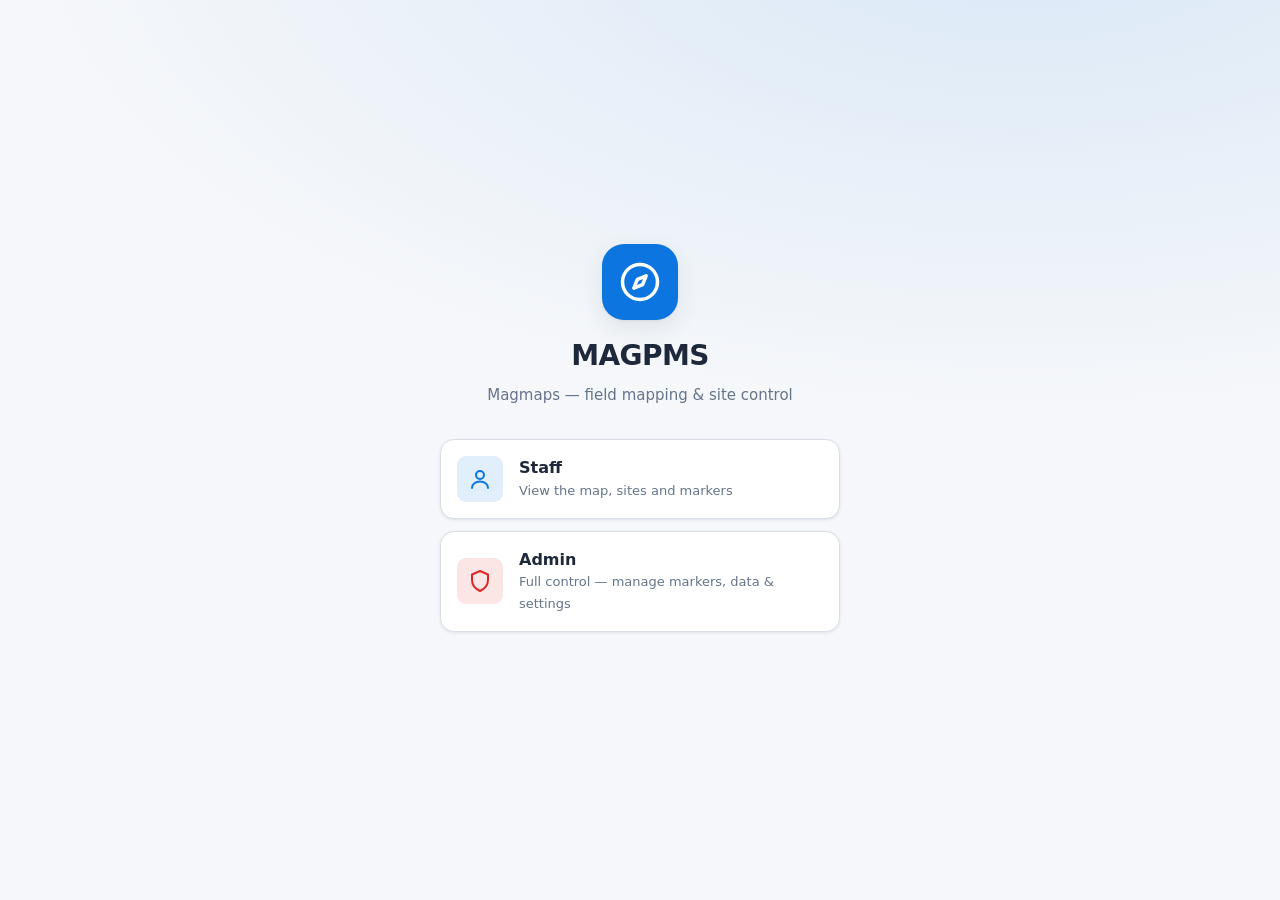
==== app/src/main/assets/admin.html @ 500271c7 "Build Magmaps UI into the app with new design and full control system The app previously loaded a re" ====
<!DOCTYPE html>
<html lang="en" data-theme="auto">
<head>
<meta charset="UTF-8">
<meta name="viewport" content="width=device-width, initial-scale=1, viewport-fit=cover">
<meta name="theme-color" content="#1d4ed8">
<title>MAGPMS — Admin</title>
<link rel="stylesheet" href="css/theme.css">
</head>
<body>

<div class="app">
  <!-- Sidebar (desktop) -->
  <aside class="sidebar">
    <div class="brand"><span data-icon="compass"></span> MAGPMS</div>
    <button class="nav-item active" data-nav="dashboard"><span data-icon="dashboard"></span> Dashboard</button>
    <button class="nav-item" data-nav="map"><span data-icon="map"></span> Map</button>
    <button class="nav-item" data-nav="markers"><span data-icon="pin"></span> Markers</button>
    <button class="nav-item" data-nav="data"><span data-icon="data"></span> Data</button>
    <button class="nav-item" data-nav="settings"><span data-icon="settings"></span> Settings</button>
    <div class="spacer"></div>
    <button class="nav-item" id="btn-logout-side"><span data-icon="logout"></span> Switch role</button>
  </aside>

  <!-- Topbar -->
  <header class="topbar">
    <span class="brand-mini"><span data-icon="compass"></span> MAGPMS</span>
    <div class="topbar-title" id="page-title">Dashboard</div>
    <span class="role-chip admin">Admin</span>
  </header>

  <!-- Main -->
  <main class="app-main">

    <!-- DASHBOARD VIEW -->
    <section class="view active" data-view="dashboard">
      <div class="view-pad">
        <div class="stat-grid" id="stats"></div>
        <div class="card">
          <div class="card-title">Quick actions</div>
          <div class="row" style="flex-wrap:wrap">
            <button class="btn primary" id="qa-add"><span data-icon="plus"></span> Add marker</button>
            <button class="btn" id="qa-map"><span data-icon="map"></span> Open map</button>
            <button class="btn" id="qa-export"><span data-icon="download"></span> Export data</button>
          </div>
        </div>
        <div class="card">
          <div class="card-title">Recent markers</div>
          <div class="list" id="recent-list"></div>
        </div>
      </div>
    </section>

    <!-- MAP VIEW -->
    <section class="view" data-view="map">
      <div class="map-wrap">
        <div id="map"></div>
        <div class="map-fallback hidden" id="map-fallback">
          <span data-icon="offline"></span>
          <h3>Map unavailable</h3>
          <p class="muted">The map needs an internet connection to load.<br>You can still add markers by coordinates from the Markers tab.</p>
          <button class="btn primary" id="btn-map-retry">Retry</button>
        </div>
        <div class="map-fabs">
          <button class="fab" id="fab-layer" aria-label="Switch layer"><span data-icon="layers"></span></button>
          <button class="fab" id="fab-fullscreen" aria-label="Fullscreen"><span data-icon="fullscreen"></span></button>
          <button class="fab" id="fab-locate" aria-label="My location"><span data-icon="locate"></span></button>
          <button class="fab primary" id="fab-add" aria-label="Add marker"><span data-icon="plus"></span></button>
        </div>
      </div>
    </section>

    <!-- MARKERS VIEW -->
    <section class="view" data-view="markers">
      <div class="view-pad">
        <div class="search-row">
          <input class="input" id="search" type="search" placeholder="Search markers…">
          <button class="btn primary" id="btn-add-marker"><span data-icon="plus"></span></button>
        </div>
        <div class="chip-row" id="cat-chips"></div>
        <div class="list" id="marker-list"></div>
      </div>
    </section>

    <!-- DATA VIEW -->
    <section class="view" data-view="data">
      <div class="view-pad">
        <div class="card">
          <div class="card-title">Categories</div>
          <div class="list" id="cat-list"></div>
          <div class="row mt-4">
            <input class="input grow" id="new-cat-name" placeholder="New category name">
            <input type="color" id="new-cat-color" value="#2563eb" style="width:46px;height:42px;border:1px solid var(--border);border-radius:9px;background:var(--surface);padding:4px">
            <button class="btn primary" id="btn-add-cat"><span data-icon="plus"></span></button>
          </div>
        </div>
        <div class="card">
          <div class="card-title">Backup &amp; restore</div>
          <p class="muted">Export all markers and categories as a JSON file, or import a previous export. Import merges — existing items are kept.</p>
          <div class="row mt-4" style="flex-wrap:wrap">
            <button class="btn primary" id="btn-export"><span data-icon="download"></span> Export JSON</button>
            <button class="btn" id="btn-import"><span data-icon="upload"></span> Import JSON</button>
            <input type="file" id="import-file" accept=".json,application/json" class="hidden">
          </div>
        </div>
        <div class="card">
          <div class="card-title">Danger zone</div>
          <p class="muted">Remove all markers and categories from this device. This cannot be undone.</p>
          <button class="btn danger mt-4" id="btn-clear"><span data-icon="trash"></span> Clear all data</button>
        </div>
      </div>
    </section>

    <!-- SETTINGS VIEW -->
    <section class="view" data-view="settings">
      <div class="view-pad">
        <div class="card">
          <div class="card-title">Appearance</div>
          <div class="setting-row">
            <div class="sr-main"><div class="sr-title">Theme</div><div class="sr-sub">Light, dark or follow system</div></div>
            <div class="segmented" id="seg-theme">
              <button data-value="light">Light</button>
              <button data-value="auto">Auto</button>
              <button data-value="dark">Dark</button>
            </div>
          </div>
          <div class="setting-row">
            <div class="sr-main"><div class="sr-title">Map layer</div><div class="sr-sub">Default base map</div></div>
            <div class="segmented" id="seg-layer">
              <button data-value="street">Street</button>
              <button data-value="satellite">Satellite</button>
            </div>
          </div>
          <div class="setting-row">
            <div class="sr-main"><div class="sr-title">Units</div><div class="sr-sub">Distances on the map</div></div>
            <div class="segmented" id="seg-units">
              <button data-value="metric">Metric</button>
              <button data-value="imperial">Imperial</button>
            </div>
          </div>
        </div>
        <div class="card">
          <div class="card-title">Security</div>
          <div class="setting-row">
            <div class="sr-main"><div class="sr-title">Admin PIN</div><div class="sr-sub">Required to open the Admin area</div></div>
            <button class="btn sm" id="btn-change-pin">Change PIN</button>
          </div>
        </div>
        <div class="card">
          <div class="card-title">Session</div>
          <button class="btn block" id="btn-logout"><span data-icon="logout"></span> Switch role</button>
        </div>
      </div>
    </section>
  </main>

  <!-- Bottom nav (mobile) -->
  <nav class="bottom-nav">
    <button class="nav-item active" data-nav="dashboard"><span data-icon="dashboard"></span> Home</button>
    <button class="nav-item" data-nav="map"><span data-icon="map"></span> Map</button>
    <button class="nav-item" data-nav="markers"><span data-icon="pin"></span> Markers</button>
    <button class="nav-item" data-nav="data"><span data-icon="data"></span> Data</button>
    <button class="nav-item" data-nav="settings"><span data-icon="settings"></span> Settings</button>
  </nav>
</div>

<!-- Marker add/edit modal -->
<div class="modal-backdrop" id="modal-marker">
  <div class="modal">
    <div class="modal-head">
      <h3 id="mk-title">Add marker</h3>
      <button class="icon-btn" data-close aria-label="Close"><span data-icon="close"></span></button>
    </div>
    <div class="field">
      <label for="mk-name">Name</label>
      <input class="input" id="mk-name" placeholder="e.g. Site C">
    </div>
    <div class="field">
      <label for="mk-cat">Category</label>
      <select class="input" id="mk-cat"></select>
    </div>
    <div class="field-row">
      <div class="field">
        <label for="mk-lat">Latitude</label>
        <input class="input" id="mk-lat" type="number" step="any" placeholder="9.0192">
      </div>
      <div class="field">
        <label for="mk-lng">Longitude</label>
        <input class="input" id="mk-lng" type="number" step="any" placeholder="38.7525">
      </div>
    </div>
    <div class="field">
      <label for="mk-notes">Notes</label>
      <textarea class="input" id="mk-notes" placeholder="Optional notes"></textarea>
    </div>
    <div class="modal-actions">
      <button class="btn" data-close>Cancel</button>
      <button class="btn primary" id="btn-save-marker">Save</button>
    </div>
  </div>
</div>

<!-- PIN change modal -->
<div class="modal-backdrop" id="modal-pin">
  <div class="modal">
    <div class="modal-head">
      <h3>Change admin PIN</h3>
      <button class="icon-btn" data-close aria-label="Close"><span data-icon="close"></span></button>
    </div>
    <div class="field">
      <label for="pin-current">Current PIN</label>
      <input class="input" id="pin-current" type="password" inputmode="numeric" maxlength="8" autocomplete="off">
    </div>
    <div class="field">
      <label for="pin-new">New PIN (4–8 digits)</label>
      <input class="input" id="pin-new" type="password" inputmode="numeric" maxlength="8" autocomplete="off">
    </div>
    <div class="modal-actions">
      <button class="btn" data-close>Cancel</button>
      <button class="btn primary" id="btn-save-pin">Save PIN</button>
    </div>
  </div>
</div>

<script src="js/store.js"></script>
<script src="js/app.js"></script>
<script src="js/map.js"></script>
<script>
(function () {
  if (!App.requireRole("admin")) return;
  App.renderIcons();
  App.applyTheme();

  var TITLES = { dashboard: "Dashboard", map: "Map", markers: "Markers", data: "Data", settings: "Settings" };
  document.addEventListener("viewchange", function (e) {
    document.getElementById("page-title").textContent = TITLES[e.detail.view] || "MAGPMS";
    if (e.detail.view === "dashboard") renderDashboard();
    if (e.detail.view === "data") renderCategories();
  });

  var activeCat = null;
  var editId = null;   // null = adding

  /* ---------- marker modal ---------- */
  function fillCatSelect(selected) {
    var sel = document.getElementById("mk-cat");
    sel.innerHTML = Store.getCategories().map(function (c) {
      return '<option value="' + c.id + '"' + (c.id === selected ? " selected" : "") + ">" + App.escapeHtml(c.name) + "</option>";
    }).join("");
  }

  function openMarkerModal(id, presetLat, presetLng) {
    editId = id || null;
    var m = id ? Store.getMarker(id) : null;
    document.getElementById("mk-title").textContent = m ? "Edit marker" : "Add marker";
    document.getElementById("mk-name").value = m ? m.name : "";
    document.getElementById("mk-lat").value = m ? m.lat : (presetLat !== undefined ? presetLat.toFixed(6) : "");
    document.getElementById("mk-lng").value = m ? m.lng : (presetLng !== undefined ? presetLng.toFixed(6) : "");
    document.getElementById("mk-notes").value = m ? m.notes : "";
    fillCatSelect(m ? m.category : Store.getCategories()[0].id);
    App.openModal("modal-marker");
  }

  document.getElementById("btn-save-marker").addEventListener("click", function () {
    var name = document.getElementById("mk-name").value.trim();
    var lat = parseFloat(document.getElementById("mk-lat").value);
    var lng = parseFloat(document.getElementById("mk-lng").value);
    if (!name) { App.toast("Name is required", "danger"); return; }
    if (isNaN(lat) || lat < -90 || lat > 90) { App.toast("Latitude must be −90…90", "danger"); return; }
    if (isNaN(lng) || lng < -180 || lng > 180) { App.toast("Longitude must be −180…180", "danger"); return; }
    var payload = {
      name: name,
      category: document.getElementById("mk-cat").value,
      lat: lat, lng: lng,
      notes: document.getElementById("mk-notes").value
    };
    if (editId) { Store.updateMarker(editId, payload); App.toast("Marker updated"); }
    else { Store.addMarker(payload); App.toast("Marker added"); }
    App.closeModal("modal-marker");
    refreshAll();
  });

  /* ---------- markers list ---------- */
  function renderChips() {
    var host = document.getElementById("cat-chips");
    var html = '<button class="chip' + (activeCat === null ? " active" : "") + '" data-cat="">All</button>';
    Store.getCategories().forEach(function (c) {
      html += '<button class="chip' + (activeCat === c.id ? " active" : "") + '" data-cat="' + c.id + '">' +
        '<span class="dot" style="background:' + c.color + '"></span>' + App.escapeHtml(c.name) + "</button>";
    });
    host.innerHTML = html;
    host.querySelectorAll(".chip").forEach(function (ch) {
      ch.addEventListener("click", function () {
        activeCat = ch.getAttribute("data-cat") || null;
        renderChips(); renderList();
      });
    });
  }

  function renderList() {
    var q = document.getElementById("search").value.trim().toLowerCase();
    var host = document.getElementById("marker-list");
    var items = Store.getMarkers().filter(function (m) {
      if (activeCat && m.category !== activeCat) return false;
      if (q && m.name.toLowerCase().indexOf(q) < 0 && (m.notes || "").toLowerCase().indexOf(q) < 0) return false;
      return true;
    });
    if (!items.length) {
      host.innerHTML = '<div class="empty">' + App.icon("pin") + "<p>No markers found</p></div>";
      return;
    }
    host.innerHTML = items.map(function (m) {
      var cat = Store.getCategory(m.category);
      return '<div class="list-item" data-id="' + m.id + '">' +
        '<span class="cat-dot" style="background:' + cat.color + '"></span>' +
        '<span class="li-main"><span class="li-title">' + App.escapeHtml(m.name) + "</span><br>" +
        '<span class="li-sub">' + App.escapeHtml(cat.name) + " · " + App.fmtCoord(m.lat) + ", " + App.fmtCoord(m.lng) + "</span></span>" +
        '<span class="li-actions">' +
        '<button class="icon-btn" data-act="show" aria-label="Show on map">' + App.icon("map") + "</button>" +
        '<button class="icon-btn" data-act="edit" aria-label="Edit">' + App.icon("edit") + "</button>" +
        '<button class="icon-btn" data-act="del" aria-label="Delete">' + App.icon("trash") + "</button>" +
        "</span></div>";
    }).join("");
    host.querySelectorAll(".list-item").forEach(function (el) {
      var id = el.getAttribute("data-id");
      el.querySelector('[data-act="show"]').addEventListener("click", function (e) {
        e.stopPropagation();
        var m = Store.getMarker(id);
        App.switchView("map");
        if (!MagMap.focus(m.lat, m.lng)) App.toast("Map is offline", "danger");
      });
      el.querySelector('[data-act="edit"]').addEventListener("click", function (e) {
        e.stopPropagation(); openMarkerModal(id);
      });
      el.querySelector('[data-act="del"]').addEventListener("click", function (e) {
        e.stopPropagation();
        var m = Store.getMarker(id);
        App.confirmDialog("Delete marker", 'Delete "' + m.name + '"? This cannot be undone.', function () {
          Store.deleteMarker(id);
          App.toast("Marker deleted");
          refreshAll();
        });
      });
    });
  }

  /* ---------- dashboard ---------- */
  function renderDashboard() {
    var markers = Store.getMarkers();
    var cats = Store.getCategories();
    var html = '<div class="stat"><div class="stat-value">' + markers.length + '</div><div class="stat-label">Total markers</div></div>';
    cats.forEach(function (c) {
      var n = markers.filter(function (m) { return m.category === c.id; }).length;
      html += '<div class="stat"><div class="stat-value"><span class="dot" style="background:' + c.color + '"></span>' + n + "</div>" +
        '<div class="stat-label">' + App.escapeHtml(c.name) + "</div></div>";
    });
    document.getElementById("stats").innerHTML = html;

    var recent = markers.slice().sort(function (a, b) { return b.createdAt - a.createdAt; }).slice(0, 5);
    var rl = document.getElementById("recent-list");
    if (!recent.length) {
      rl.innerHTML = '<div class="empty">' + App.icon("pin") + "<p>No markers yet — add your first one</p></div>";
    } else {
      rl.innerHTML = recent.map(function (m) {
        var cat = Store.getCategory(m.category);
        return '<div class="list-item" data-id="' + m.id + '">' +
          '<span class="cat-dot" style="background:' + cat.color + '"></span>' +
          '<span class="li-main"><span class="li-title">' + App.escapeHtml(m.name) + "</span><br>" +
          '<span class="li-sub">' + App.escapeHtml(cat.name) + " · " + new Date(m.createdAt).toLocaleDateString() + "</span></span></div>";
      }).join("");
      rl.querySelectorAll(".list-item").forEach(function (el) {
        el.addEventListener("click", function () { openMarkerModal(el.getAttribute("data-id")); });
      });
    }
  }

  /* ---------- categories ---------- */
  function renderCategories() {
    var host = document.getElementById("cat-list");
    host.innerHTML = Store.getCategories().map(function (c) {
      return '<div class="list-item" style="cursor:default" data-id="' + c.id + '">' +
        '<span class="cat-dot" style="background:' + c.color + '"></span>' +
        '<span class="li-main"><span class="li-title">' + App.escapeHtml(c.name) + "</span></span>" +
        '<span class="li-actions"><button class="icon-btn" data-act="del" aria-label="Delete">' + App.icon("trash") + "</button></span></div>";
    }).join("");
    host.querySelectorAll('[data-act="del"]').forEach(function (b) {
      b.addEventListener("click", function () {
        var id = b.closest(".list-item").getAttribute("data-id");
        App.confirmDialog("Delete category", "Markers in this category will move to \"Other\".", function () {
          Store.deleteCategory(id);
          App.toast("Category deleted");
          refreshAll(); renderCategories();
        });
      });
    });
  }

  document.getElementById("btn-add-cat").addEventListener("click", function () {
    var name = document.getElementById("new-cat-name").value.trim();
    if (!name) { App.toast("Category name required", "danger"); return; }
    Store.addCategory(name, document.getElementById("new-cat-color").value);
    document.getElementById("new-cat-name").value = "";
    App.toast("Category added");
    renderCategories(); renderChips();
  });

  /* ---------- data controls ---------- */
  function doExport() {
    App.downloadText("magpms-export-" + new Date().toISOString().slice(0, 10) + ".json", Store.exportJSON());
    App.toast("Export downloaded");
  }
  document.getElementById("btn-export").addEventListener("click", doExport);
  document.getElementById("qa-export").addEventListener("click", doExport);

  document.getElementById("btn-import").addEventListener("click", function () {
    document.getElementById("import-file").click();
  });
  document.getElementById("import-file").addEventListener("change", function () {
    var f = this.files[0];
    if (!f) return;
    var reader = new FileReader();
    reader.onload = function () {
      try {
        var added = Store.importJSON(reader.result);
        App.toast("Imported " + added + " marker" + (added === 1 ? "" : "s"));
        refreshAll(); renderCategories();
      } catch (err) {
        App.toast("Import failed: " + err.message, "danger");
      }
    };
    reader.readAsText(f);
    this.value = "";
  });

  document.getElementById("btn-clear").addEventListener("click", function () {
    App.confirmDialog("Clear all data", "All markers and categories on this device will be permanently removed.", function () {
      Store.clearAll();
      App.toast("All data cleared");
      refreshAll(); renderCategories();
    });
  });

  /* ---------- wiring ---------- */
  function refreshAll() {
    renderChips(); renderList(); renderDashboard();
    if (MagMap.isReady()) MagMap.render();
  }

  document.getElementById("search").addEventListener("input", renderList);
  document.getElementById("btn-add-marker").addEventListener("click", function () { openMarkerModal(null); });
  document.getElementById("qa-add").addEventListener("click", function () { openMarkerModal(null); });
  document.getElementById("qa-map").addEventListener("click", function () { App.switchView("map"); });
  document.getElementById("btn-logout-side").addEventListener("click", function () {
    Store.clearRole();
    location.href = "index.html";
  });

  App.initSettingsPanel({ admin: true });
  refreshAll();
  MagMap.init({
    onMarkerClick: function (id) { openMarkerModal(id); },
    onMapClick: function (lat, lng) { openMarkerModal(null, lat, lng); }
  });
})();
</script>
</body>
</html>
---- app/src/main/assets/css/theme.css ----
/* ==========================================================================
   MAGPMS / Magmaps design system
   Single stylesheet, themed with CSS custom properties.
   Themes: light (default), dark — switched via [data-theme] on <html>,
   with "auto" following prefers-color-scheme.
   ========================================================================== */

:root {
  /* Brand */
  --brand-h: 210;
  --brand: hsl(var(--brand-h) 90% 46%);
  --brand-strong: hsl(var(--brand-h) 90% 38%);
  --brand-soft: hsl(var(--brand-h) 90% 46% / 0.12);
  --accent: hsl(160 84% 39%);
  --danger: hsl(0 72% 51%);
  --danger-soft: hsl(0 72% 51% / 0.12);
  --warning: hsl(38 92% 50%);

  /* Surfaces (light) */
  --bg: hsl(216 33% 97%);
  --surface: #ffffff;
  --surface-2: hsl(216 33% 94%);
  --border: hsl(215 25% 88%);
  --text: hsl(217 33% 17%);
  --text-dim: hsl(215 16% 47%);
  --text-inverse: #ffffff;
  --overlay: hsl(217 33% 17% / 0.45);
  --shadow: 0 1px 2px hsl(217 33% 17% / 0.06), 0 8px 24px hsl(217 33% 17% / 0.09);
  --shadow-sm: 0 1px 3px hsl(217 33% 17% / 0.10);

  /* Geometry */
  --radius: 14px;
  --radius-sm: 9px;
  --radius-full: 999px;
  --space-1: 4px;
  --space-2: 8px;
  --space-3: 12px;
  --space-4: 16px;
  --space-5: 24px;
  --space-6: 32px;

  --sidebar-w: 232px;
  --topbar-h: 56px;
  --bottomnav-h: 60px;

  --font: system-ui, -apple-system, "Segoe UI", Roboto, "Helvetica Neue", sans-serif;
}

/* Dark palette */
[data-theme="dark"] {
  --bg: hsl(220 26% 9%);
  --surface: hsl(219 24% 13%);
  --surface-2: hsl(219 22% 18%);
  --border: hsl(218 18% 24%);
  --text: hsl(214 30% 92%);
  --text-dim: hsl(215 14% 62%);
  --overlay: hsl(220 40% 3% / 0.6);
  --brand: hsl(var(--brand-h) 90% 58%);
  --brand-strong: hsl(var(--brand-h) 90% 50%);
  --brand-soft: hsl(var(--brand-h) 90% 58% / 0.16);
  --shadow: 0 1px 2px hsl(0 0% 0% / 0.3), 0 8px 24px hsl(0 0% 0% / 0.4);
  --shadow-sm: 0 1px 3px hsl(0 0% 0% / 0.35);
}

@media (prefers-color-scheme: dark) {
  [data-theme="auto"] {
    --bg: hsl(220 26% 9%);
    --surface: hsl(219 24% 13%);
    --surface-2: hsl(219 22% 18%);
    --border: hsl(218 18% 24%);
    --text: hsl(214 30% 92%);
    --text-dim: hsl(215 14% 62%);
    --overlay: hsl(220 40% 3% / 0.6);
    --brand: hsl(var(--brand-h) 90% 58%);
    --brand-strong: hsl(var(--brand-h) 90% 50%);
    --brand-soft: hsl(var(--brand-h) 90% 58% / 0.16);
    --shadow: 0 1px 2px hsl(0 0% 0% / 0.3), 0 8px 24px hsl(0 0% 0% / 0.4);
    --shadow-sm: 0 1px 3px hsl(0 0% 0% / 0.35);
  }
}

/* ==== Reset / base ==== */
*, *::before, *::after { box-sizing: border-box; }
html, body { height: 100%; }
body {
  margin: 0;
  font-family: var(--font);
  font-size: 15px;
  line-height: 1.45;
  color: var(--text);
  background: var(--bg);
  -webkit-tap-highlight-color: transparent;
}
h1, h2, h3, h4 { margin: 0; font-weight: 700; }
p { margin: 0; }
button { font: inherit; color: inherit; }
input, select, textarea { font: inherit; color: inherit; }
a { color: var(--brand); text-decoration: none; }
img { max-width: 100%; }
::selection { background: var(--brand-soft); }

/* ==== App shell layout ==== */
.app {
  display: grid;
  grid-template-rows: var(--topbar-h) 1fr;
  grid-template-columns: 1fr;
  height: 100dvh;
  overflow: hidden;
}
.app-main {
  position: relative;
  overflow-y: auto;
  overscroll-behavior: contain;
  padding-bottom: calc(var(--bottomnav-h) + env(safe-area-inset-bottom));
}
.app-main.is-map { overflow: hidden; padding-bottom: 0; }

/* Desktop: sidebar layout */
@media (min-width: 900px) {
  .app {
    grid-template-columns: var(--sidebar-w) 1fr;
    grid-template-rows: var(--topbar-h) 1fr;
    grid-template-areas:
      "sidebar topbar"
      "sidebar main";
  }
  .topbar { grid-area: topbar; }
  .sidebar { grid-area: sidebar; }
  .app-main { grid-area: main; padding-bottom: 0; }
}

/* ==== Topbar ==== */
.topbar {
  display: flex;
  align-items: center;
  gap: var(--space-3);
  padding: 0 var(--space-4);
  background: var(--surface);
  border-bottom: 1px solid var(--border);
  z-index: 30;
}
.topbar-title { font-size: 17px; font-weight: 700; flex: 1; min-width: 0; white-space: nowrap; overflow: hidden; text-overflow: ellipsis; }
.topbar .brand-mini { display: flex; align-items: center; gap: var(--space-2); font-weight: 800; color: var(--brand); }
@media (min-width: 900px) { .topbar .brand-mini { display: none; } }

.role-chip {
  font-size: 12px;
  font-weight: 700;
  letter-spacing: 0.04em;
  text-transform: uppercase;
  padding: 3px 10px;
  border-radius: var(--radius-full);
  background: var(--brand-soft);
  color: var(--brand);
}
.role-chip.admin { background: var(--danger-soft); color: var(--danger); }

/* ==== Sidebar (desktop) ==== */
.sidebar {
  display: none;
  flex-direction: column;
  background: var(--surface);
  border-right: 1px solid var(--border);
  padding: var(--space-4) var(--space-3);
  gap: var(--space-1);
  z-index: 31;
}
.sidebar .brand {
  display: flex;
  align-items: center;
  gap: var(--space-2);
  font-size: 18px;
  font-weight: 800;
  color: var(--brand);
  padding: var(--space-2) var(--space-3) var(--space-5);
}
.nav-item {
  display: flex;
  align-items: center;
  gap: var(--space-3);
  padding: 10px var(--space-3);
  border: 0;
  border-radius: var(--radius-sm);
  background: transparent;
  color: var(--text-dim);
  font-weight: 600;
  cursor: pointer;
  text-align: left;
  width: 100%;
}
.nav-item:hover { background: var(--surface-2); color: var(--text); }
.nav-item.active { background: var(--brand-soft); color: var(--brand); }
.nav-item .icon { width: 20px; height: 20px; flex: none; }
.sidebar .spacer { flex: 1; }
@media (min-width: 900px) { .sidebar { display: flex; } }

/* ==== Bottom nav (mobile) ==== */
.bottom-nav {
  position: fixed;
  left: 0; right: 0; bottom: 0;
  height: calc(var(--bottomnav-h) + env(safe-area-inset-bottom));
  padding-bottom: env(safe-area-inset-bottom);
  display: flex;
  background: var(--surface);
  border-top: 1px solid var(--border);
  z-index: 30;
}
.bottom-nav .nav-item {
  flex: 1;
  flex-direction: column;
  gap: 2px;
  justify-content: center;
  align-items: center;
  font-size: 11px;
  font-weight: 600;
  border-radius: 0;
  padding: 6px 0;
}
.bottom-nav .nav-item.active { background: transparent; }
@media (min-width: 900px) { .bottom-nav { display: none; } }

/* ==== Views (tab sections) ==== */
.view { display: none; }
.view.active { display: block; }
.view-pad { padding: var(--space-4); max-width: 980px; margin: 0 auto; }
@media (min-width: 900px) { .view-pad { padding: var(--space-5); } }

/* ==== Map view ==== */
.map-wrap { position: absolute; inset: 0; }
#map { position: absolute; inset: 0; z-index: 1; background: var(--surface-2); }

.map-fallback {
  position: absolute;
  inset: 0;
  z-index: 2;
  display: flex;
  flex-direction: column;
  align-items: center;
  justify-content: center;
  gap: var(--space-3);
  text-align: center;
  padding: var(--space-5);
  background: var(--bg);
}
.map-fallback .icon { width: 48px; height: 48px; color: var(--text-dim); }

/* Floating map controls */
.map-fabs {
  position: absolute;
  right: var(--space-3);
  bottom: calc(var(--bottomnav-h) + var(--space-4));
  z-index: 5;
  display: flex;
  flex-direction: column;
  gap: var(--space-2);
}
@media (min-width: 900px) { .map-fabs { bottom: var(--space-5); } }
.fab {
  width: 44px; height: 44px;
  border-radius: var(--radius-full);
  border: 1px solid var(--border);
  background: var(--surface);
  color: var(--text);
  box-shadow: var(--shadow-sm);
  display: flex; align-items: center; justify-content: center;
  cursor: pointer;
}
.fab:active { transform: scale(0.94); }
.fab.primary { background: var(--brand); border-color: var(--brand); color: var(--text-inverse); }
.fab .icon { width: 22px; height: 22px; }

/* Leaflet skin to match theme */
.leaflet-container { font-family: var(--font); }
.leaflet-bar a, .leaflet-bar a:hover {
  background: var(--surface);
  color: var(--text);
  border-bottom-color: var(--border);
}
.leaflet-control-layers {
  background: var(--surface);
  color: var(--text);
  border-radius: var(--radius-sm);
  box-shadow: var(--shadow-sm);
  border: 1px solid var(--border);
}
.leaflet-popup-content-wrapper, .leaflet-popup-tip {
  background: var(--surface);
  color: var(--text);
  box-shadow: var(--shadow);
}

/* ==== Cards / stats ==== */
.card {
  background: var(--surface);
  border: 1px solid var(--border);
  border-radius: var(--radius);
  padding: var(--space-4);
  box-shadow: var(--shadow-sm);
}
.card + .card { margin-top: var(--space-4); }
.card-title { font-size: 13px; font-weight: 700; text-transform: uppercase; letter-spacing: 0.05em; color: var(--text-dim); margin-bottom: var(--space-3); }

.stat-grid {
  display: grid;
  grid-template-columns: repeat(auto-fill, minmax(140px, 1fr));
  gap: var(--space-3);
  margin-bottom: var(--space-4);
}
.stat {
  background: var(--surface);
  border: 1px solid var(--border);
  border-radius: var(--radius);
  padding: var(--space-4);
}
.stat .stat-value { font-size: 26px; font-weight: 800; line-height: 1.1; }
.stat .stat-label { font-size: 12px; font-weight: 600; color: var(--text-dim); margin-top: 2px; }
.stat .dot { display: inline-block; width: 10px; height: 10px; border-radius: 50%; margin-right: 6px; }

/* ==== Buttons ==== */
.btn {
  display: inline-flex;
  align-items: center;
  justify-content: center;
  gap: var(--space-2);
  padding: 10px 16px;
  border-radius: var(--radius-sm);
  border: 1px solid var(--border);
  background: var(--surface);
  font-weight: 700;
  cursor: pointer;
  transition: filter 0.15s;
}
.btn:hover { filter: brightness(0.97); }
.btn:active { transform: translateY(1px); }
.btn .icon { width: 18px; height: 18px; }
.btn.primary { background: var(--brand); border-color: var(--brand); color: var(--text-inverse); }
.btn.primary:hover { background: var(--brand-strong); }
.btn.danger { background: var(--danger); border-color: var(--danger); color: var(--text-inverse); }
.btn.ghost { background: transparent; }
.btn.sm { padding: 6px 10px; font-size: 13px; border-radius: 8px; }
.btn.block { width: 100%; }
.btn:disabled { opacity: 0.5; cursor: not-allowed; }

.icon-btn {
  width: 38px; height: 38px;
  display: inline-flex; align-items: center; justify-content: center;
  border-radius: var(--radius-sm);
  border: 0;
  background: transparent;
  color: var(--text-dim);
  cursor: pointer;
}
.icon-btn:hover { background: var(--surface-2); color: var(--text); }
.icon-btn .icon { width: 21px; height: 21px; }

/* ==== Forms ==== */
.field { margin-bottom: var(--space-4); }
.field label { display: block; font-size: 13px; font-weight: 700; margin-bottom: 6px; color: var(--text-dim); }
.input, select.input, textarea.input {
  width: 100%;
  padding: 10px 12px;
  border-radius: var(--radius-sm);
  border: 1px solid var(--border);
  background: var(--surface);
  outline: none;
}
.input:focus { border-color: var(--brand); box-shadow: 0 0 0 3px var(--brand-soft); }
textarea.input { resize: vertical; min-height: 72px; }
.field-row { display: flex; gap: var(--space-3); }
.field-row .field { flex: 1; }

/* Segmented control */
.segmented {
  display: flex;
  background: var(--surface-2);
  border-radius: var(--radius-sm);
  padding: 3px;
  gap: 3px;
}
.segmented button {
  flex: 1;
  border: 0;
  padding: 8px 10px;
  border-radius: 7px;
  background: transparent;
  font-weight: 700;
  font-size: 13px;
  color: var(--text-dim);
  cursor: pointer;
}
.segmented button.active { background: var(--surface); color: var(--text); box-shadow: var(--shadow-sm); }

/* Search */
.search-row { display: flex; gap: var(--space-2); margin-bottom: var(--space-3); }
.search-row .input { flex: 1; }

/* ==== Lists ==== */
.list { display: flex; flex-direction: column; gap: var(--space-2); }
.list-item {
  display: flex;
  align-items: center;
  gap: var(--space-3);
  padding: var(--space-3) var(--space-4);
  background: var(--surface);
  border: 1px solid var(--border);
  border-radius: var(--radius);
  cursor: pointer;
}
.list-item:hover { border-color: var(--brand); }
.list-item .cat-dot { width: 12px; height: 12px; border-radius: 50%; flex: none; }
.list-item .li-main { flex: 1; min-width: 0; }
.list-item .li-title { font-weight: 700; white-space: nowrap; overflow: hidden; text-overflow: ellipsis; }
.list-item .li-sub { font-size: 12.5px; color: var(--text-dim); white-space: nowrap; overflow: hidden; text-overflow: ellipsis; }
.list-item .li-actions { display: flex; gap: var(--space-1); flex: none; }

.empty {
  text-align: center;
  color: var(--text-dim);
  padding: var(--space-6) var(--space-4);
}
.empty .icon { width: 40px; height: 40px; margin-bottom: var(--space-2); }

/* Category chips */
.chip-row { display: flex; gap: var(--space-2); flex-wrap: wrap; margin-bottom: var(--space-3); }
.chip {
  border: 1px solid var(--border);
  background: var(--surface);
  border-radius: var(--radius-full);
  padding: 5px 12px;
  font-size: 13px;
  font-weight: 600;
  color: var(--text-dim);
  cursor: pointer;
  display: inline-flex;
  align-items: center;
  gap: 6px;
}
.chip .dot { width: 9px; height: 9px; border-radius: 50%; }
.chip.active { background: var(--brand-soft); border-color: var(--brand); color: var(--brand); }

/* ==== Modal / sheet ==== */
.modal-backdrop {
  position: fixed;
  inset: 0;
  background: var(--overlay);
  z-index: 50;
  display: none;
  align-items: flex-end;
  justify-content: center;
}
.modal-backdrop.open { display: flex; }
.modal {
  background: var(--surface);
  width: 100%;
  max-height: 88dvh;
  overflow-y: auto;
  border-radius: var(--radius) var(--radius) 0 0;
  padding: var(--space-4) var(--space-4) calc(var(--space-5) + env(safe-area-inset-bottom));
  animation: sheet-in 0.22s ease;
}
@media (min-width: 640px) {
  .modal-backdrop { align-items: center; padding: var(--space-5); }
  .modal { max-width: 460px; border-radius: var(--radius); padding: var(--space-5); }
}
@keyframes sheet-in { from { transform: translateY(24px); opacity: 0.6; } to { transform: none; opacity: 1; } }
.modal-head { display: flex; align-items: center; margin-bottom: var(--space-4); }
.modal-head h3 { flex: 1; font-size: 17px; }
.modal-actions { display: flex; gap: var(--space-3); margin-top: var(--space-4); }
.modal-actions .btn { flex: 1; }

/* ==== Toast ==== */
.toast-host {
  position: fixed;
  left: 50%;
  bottom: calc(var(--bottomnav-h) + var(--space-4) + env(safe-area-inset-bottom));
  transform: translateX(-50%);
  z-index: 80;
  display: flex;
  flex-direction: column;
  gap: var(--space-2);
  align-items: center;
  pointer-events: none;
}
@media (min-width: 900px) { .toast-host { bottom: var(--space-5); } }
.toast {
  background: var(--text);
  color: var(--bg);
  padding: 10px 18px;
  border-radius: var(--radius-full);
  font-weight: 600;
  font-size: 14px;
  box-shadow: var(--shadow);
  animation: sheet-in 0.2s ease;
  max-width: 90vw;
}
.toast.danger { background: var(--danger); color: #fff; }

/* ==== Settings rows ==== */
.setting-row {
  display: flex;
  align-items: center;
  gap: var(--space-3);
  padding: var(--space-3) 0;
  border-bottom: 1px solid var(--border);
}
.setting-row:last-child { border-bottom: 0; }
.setting-row .sr-main { flex: 1; }
.setting-row .sr-title { font-weight: 700; }
.setting-row .sr-sub { font-size: 12.5px; color: var(--text-dim); }
.setting-row .segmented { min-width: 190px; }

/* ==== Entry / login page ==== */
.entry {
  min-height: 100dvh;
  display: flex;
  flex-direction: column;
  align-items: center;
  justify-content: center;
  padding: var(--space-5);
  background:
    radial-gradient(1000px 500px at 80% -10%, var(--brand-soft), transparent),
    var(--bg);
}
.entry-card { width: 100%; max-width: 400px; text-align: center; }
.entry-logo {
  width: 76px; height: 76px;
  margin: 0 auto var(--space-4);
  border-radius: 22px;
  background: var(--brand);
  color: #fff;
  display: flex; align-items: center; justify-content: center;
  box-shadow: var(--shadow);
}
.entry-logo .icon { width: 42px; height: 42px; }
.entry h1 { font-size: 28px; letter-spacing: -0.02em; }
.entry .tagline { color: var(--text-dim); margin: var(--space-2) 0 var(--space-6); }
.role-cards { display: flex; flex-direction: column; gap: var(--space-3); }
.role-card {
  display: flex;
  align-items: center;
  gap: var(--space-4);
  text-align: left;
  padding: var(--space-4);
  border-radius: var(--radius);
  border: 1px solid var(--border);
  background: var(--surface);
  cursor: pointer;
  box-shadow: var(--shadow-sm);
  transition: transform 0.12s, border-color 0.12s;
}
.role-card:hover { transform: translateY(-2px); border-color: var(--brand); }
.role-card .rc-icon {
  width: 46px; height: 46px; flex: none;
  border-radius: var(--radius-sm);
  display: flex; align-items: center; justify-content: center;
  background: var(--brand-soft); color: var(--brand);
}
.role-card.admin .rc-icon { background: var(--danger-soft); color: var(--danger); }
.role-card .rc-icon .icon { width: 24px; height: 24px; }
.role-card .rc-title { font-weight: 800; font-size: 16px; }
.role-card .rc-sub { font-size: 13px; color: var(--text-dim); }
.entry .continue { margin-top: var(--space-5); font-size: 14px; }

/* PIN input */
.pin-input {
  letter-spacing: 0.6em;
  text-align: center;
  font-size: 22px;
  font-weight: 800;
}

/* ==== Utility ==== */
.icon { display: inline-block; vertical-align: middle; fill: none; stroke: currentColor; stroke-width: 2; stroke-linecap: round; stroke-linejoin: round; }
.muted { color: var(--text-dim); }
.mt-2 { margin-top: var(--space-2); }
.mt-4 { margin-top: var(--space-4); }
.row { display: flex; gap: var(--space-3); align-items: center; }
.grow { flex: 1; }
.hidden { display: none !important; }
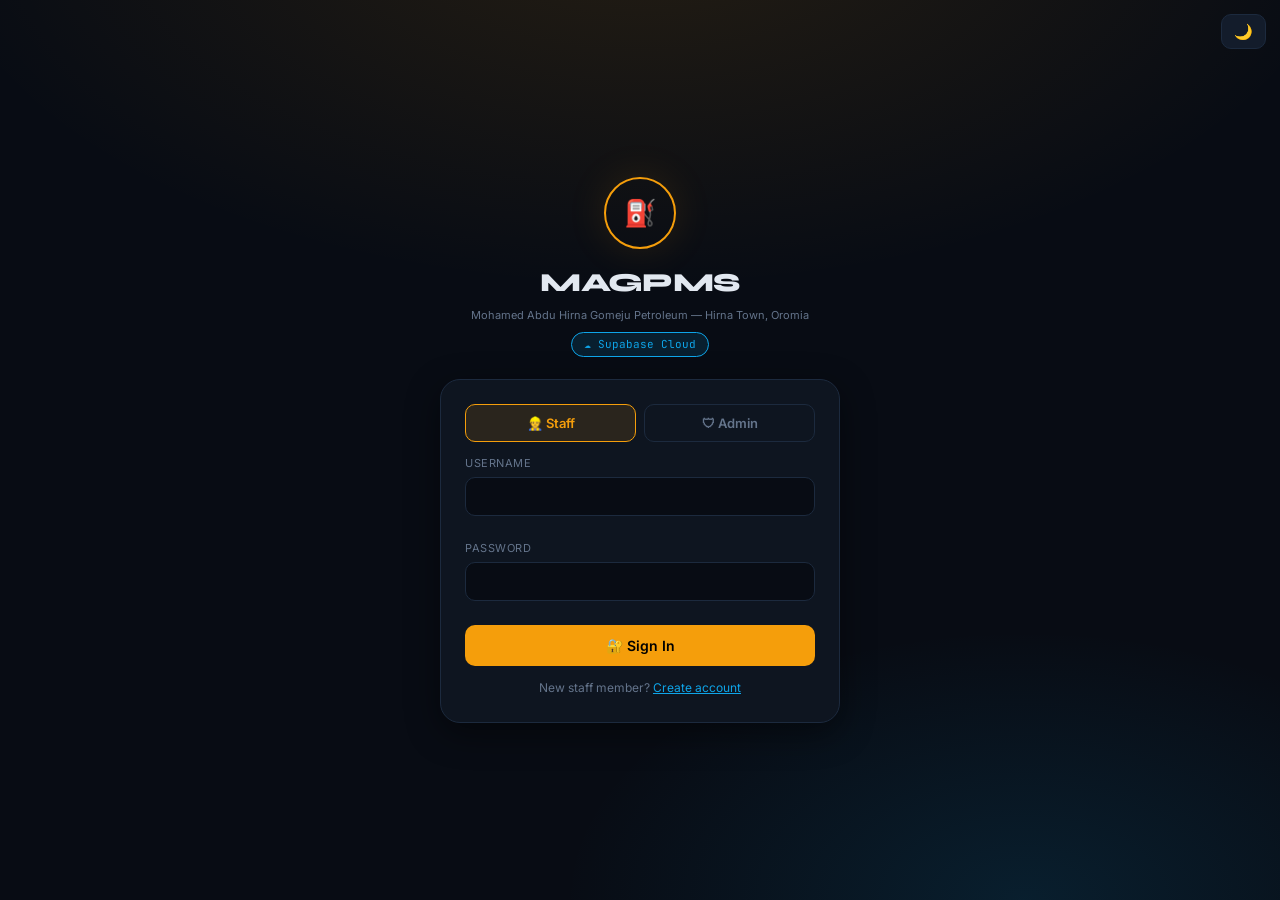
==== commit 1c8b5931: "Replace placeholder UI with the real MAGPMS fuel-station system, redesigned The assets now contain t" ====
--- a/app/src/main/assets/admin.html
+++ b/app/src/main/assets/admin.html
@@ -1,466 +1,587 @@
 <!DOCTYPE html>
-<html lang="en" data-theme="auto">
+<html lang="en" data-theme="dark">
 <head>
-<meta charset="UTF-8">
-<meta name="viewport" content="width=device-width, initial-scale=1, viewport-fit=cover">
-<meta name="theme-color" content="#1d4ed8">
-<title>MAGPMS — Admin</title>
-<link rel="stylesheet" href="css/theme.css">
+<meta charset="UTF-8"/>
+<meta name="viewport" content="width=device-width,initial-scale=1.0,viewport-fit=cover"/>
+<meta name="theme-color" content="#0e1520"/>
+<title>MAGPMS — Admin Dashboard</title>
+<link href="https://fonts.googleapis.com/css2?family=Syne:wght@600;700;800&family=JetBrains+Mono:wght@400;500;700&family=Inter:wght@300;400;500;600&display=swap" rel="stylesheet"/>
+<link rel="stylesheet" href="css/theme.css"/>
 </head>
 <body>
-
-<div class="app">
-  <!-- Sidebar (desktop) -->
-  <aside class="sidebar">
-    <div class="brand"><span data-icon="compass"></span> MAGPMS</div>
-    <button class="nav-item active" data-nav="dashboard"><span data-icon="dashboard"></span> Dashboard</button>
-    <button class="nav-item" data-nav="map"><span data-icon="map"></span> Map</button>
-    <button class="nav-item" data-nav="markers"><span data-icon="pin"></span> Markers</button>
-    <button class="nav-item" data-nav="data"><span data-icon="data"></span> Data</button>
-    <button class="nav-item" data-nav="settings"><span data-icon="settings"></span> Settings</button>
-    <div class="spacer"></div>
-    <button class="nav-item" id="btn-logout-side"><span data-icon="logout"></span> Switch role</button>
-  </aside>
-
-  <!-- Topbar -->
-  <header class="topbar">
-    <span class="brand-mini"><span data-icon="compass"></span> MAGPMS</span>
-    <div class="topbar-title" id="page-title">Dashboard</div>
-    <span class="role-chip admin">Admin</span>
-  </header>
-
-  <!-- Main -->
-  <main class="app-main">
-
-    <!-- DASHBOARD VIEW -->
-    <section class="view active" data-view="dashboard">
-      <div class="view-pad">
-        <div class="stat-grid" id="stats"></div>
-        <div class="card">
-          <div class="card-title">Quick actions</div>
-          <div class="row" style="flex-wrap:wrap">
-            <button class="btn primary" id="qa-add"><span data-icon="plus"></span> Add marker</button>
-            <button class="btn" id="qa-map"><span data-icon="map"></span> Open map</button>
-            <button class="btn" id="qa-export"><span data-icon="download"></span> Export data</button>
-          </div>
-        </div>
-        <div class="card">
-          <div class="card-title">Recent markers</div>
-          <div class="list" id="recent-list"></div>
-        </div>
+<div id="loading">Loading...</div>
+<div id="app" style="display:none">
+
+<header>
+  <button class="menu-btn" onclick="toggleMenu()">☰</button>
+  <div class="brand">⛽ MAGPMS<small id="whoami"></small></div>
+  <div class="h-actions">
+    <button class="theme-btn" id="themeBtn" aria-label="Switch theme">🌙</button>
+    <button class="btn btn-out" onclick="logout()">Log Out</button>
+  </div>
+</header>
+
+<div id="menuOverlay" onclick="toggleMenu()"></div>
+<nav id="sideMenu">
+  <div class="menu-head">
+    <div class="menu-logo">⛽</div>
+    <div><div class="menu-title">MAGPMS</div>
+    <div class="menu-sub">Fuel Station Cloud</div></div>
+  </div>
+  <div class="mi active" data-s="dashboard" onclick="go('dashboard',this)"><span class="ic">📊</span> Dashboard</div>
+  <div class="mi" data-s="prices" onclick="go('prices',this)"><span class="ic">💲</span> Fuel Prices</div>
+  <div class="mi" data-s="staff" onclick="go('staff',this)"><span class="ic">👥</span> User Accounts</div>
+  <div class="mi" data-s="tanks" onclick="go('tanks',this)"><span class="ic">🛢</span> Tanks &amp; Delivery</div>
+  <div class="mi" data-s="credit" onclick="go('credit',this)"><span class="ic">🧾</span> Credit Customers</div>
+  <div class="mi" data-s="sales" onclick="go('sales',this)"><span class="ic">💰</span> Sales</div>
+  <div class="mi" data-s="expenses" onclick="go('expenses',this)"><span class="ic">💸</span> Expenses</div>
+  <div class="mi" data-s="reports" onclick="go('reports',this)"><span class="ic">📈</span> Staff Report</div>
+  <div class="mi" data-s="shifts" onclick="go('shifts',this)"><span class="ic">🕒</span> Shifts &amp; Attendance</div>
+</nav>
+
+<div class="wrap">
+
+<!-- ================= DASHBOARD ================= -->
+<div class="section show" id="sec-dashboard">
+  <h1 class="display">Dashboard</h1>
+  <div class="sub">Live station overview</div>
+
+  <div class="clock"><div class="d" id="clockDate">—</div><div class="t" id="clockTime">—</div></div>
+
+  <div class="stats">
+    <div class="scard"><div class="em">💰</div><div class="lbl">Total Sales</div>
+      <div class="val v-gold" id="dTotalSales">0</div><div class="unit">ETB</div></div>
+    <div class="scard"><div class="em">🛢</div><div class="lbl">Fuel Stock<span class="badge-low hidden" id="dStockBadge">LOW</span></div>
+      <div class="val v-blue" id="dFuelStock">0</div><div class="unit">Liters</div></div>
+    <div class="scard"><div class="em">💳</div><div class="lbl">Credit Balance</div>
+      <div class="val v-purple" id="dCredit">0</div><div class="unit">ETB</div></div>
+    <div class="scard hl"><div class="em">👷</div><div class="lbl">Employees</div>
+      <div class="val v-green" id="dOnDuty">0</div><div class="unit">On Duty Now</div></div>
+  </div>
+
+  <div class="refresh-line"><span id="updStamp">—</span><button onclick="refreshAll()">↻ Refresh now</button></div>
+
+  <div class="card">
+    <h2>Recent Transactions</h2>
+    <div id="recentTx"><div class="empty">Loading...</div></div>
+  </div>
+</div>
+
+<!-- ================= PRICES ================= -->
+<div class="section" id="sec-prices">
+  <h1 class="display">Prices</h1><div class="sub">Fuel price management (ETB / liter)</div>
+  <div class="card">
+    <div class="grid2">
+      <div class="field"><label>Diesel</label><input type="number" id="prDiesel" step="0.01" min="0" inputmode="decimal"/></div>
+      <div class="field"><label>Petrol</label><input type="number" id="prPetrol" step="0.01" min="0" inputmode="decimal"/></div>
+    </div>
+    <button class="btn btn-gold" id="priceBtn" onclick="savePrices()">💾 Update Prices</button>
+    <div class="msg" id="priceMsg"></div>
+  </div>
+</div>
+
+<!-- ================= STAFF ================= -->
+<div class="section" id="sec-staff">
+  <h1 class="display">Accounts</h1><div class="sub">Staff approval &amp; roles</div>
+  <div class="card">
+    <div class="card-tools">
+      <input type="search" id="staffSearch" placeholder="🔍 Search name or username…" oninput="renderStaff()"/>
+    </div>
+    <div class="tabs">
+      <button class="tab active" onclick="setFilter('pending',this)">Pending</button>
+      <button class="tab" onclick="setFilter('approved',this)">Approved</button>
+      <button class="tab" onclick="setFilter('rejected',this)">Rejected</button>
+      <button class="tab" onclick="setFilter('all',this)">All</button>
+    </div>
+    <div id="staffList" class="empty">Loading...</div>
+  </div>
+</div>
+
+<!-- ================= TANKS ================= -->
+<div class="section" id="sec-tanks">
+  <h1 class="display">Tanks</h1><div class="sub">Levels &amp; fuel deliveries</div>
+  <div class="card">
+    <div id="tankList" class="empty">Loading...</div>
+    <div class="divider"></div>
+    <div class="grid2">
+      <div class="field"><label>Tank</label><select id="dvTank"></select></div>
+      <div class="field"><label>Liters Delivered</label><input type="number" id="dvLiters" min="0" step="1" inputmode="numeric"/></div>
+    </div>
+    <button class="btn btn-gold" id="dvBtn" onclick="recordDelivery()">🚚 Record Delivery</button>
+    <div class="msg" id="dvMsg"></div>
+  </div>
+</div>
+
+<!-- ================= CREDIT ================= -->
+<div class="section" id="sec-credit">
+  <h1 class="display">Credit</h1><div class="sub">Credit customers &amp; payments</div>
+  <div class="card">
+    <div class="grid2">
+      <div class="field"><label>Name</label><input type="text" id="ccName"/></div>
+      <div class="field"><label>Phone</label><input type="text" id="ccPhone" placeholder="09xxxxxxxx"/></div>
+      <div class="field"><label>Plate No</label><input type="text" id="ccPlate"/></div>
+      <div class="field"><label>Credit Limit (0 = unlimited)</label><input type="number" id="ccLimit" min="0" step="1" value="0"/></div>
+    </div>
+    <button class="btn btn-gold" id="ccBtn" onclick="addCustomer()">➕ Add Customer</button>
+    <div class="msg" id="ccMsg"></div>
+    <div class="divider"></div>
+    <div id="custList" class="empty">Loading...</div>
+  </div>
+</div>
+
+<!-- ================= SALES ================= -->
+<div class="section" id="sec-sales">
+  <h1 class="display">Sales</h1><div class="sub">All transactions (latest 100)</div>
+  <div class="card">
+    <div class="card-tools">
+      <input type="search" id="saleSearch" placeholder="🔍 Search staff / fuel…" oninput="renderSales()"/>
+    </div>
+    <div class="tabs" id="payTabs">
+      <button class="tab active" data-pay="all" onclick="setPayFilter('all',this)">All</button>
+      <button class="tab" data-pay="cash" onclick="setPayFilter('cash',this)">Cash</button>
+      <button class="tab" data-pay="telebirr" onclick="setPayFilter('telebirr',this)">Telebirr</button>
+      <button class="tab" data-pay="cbe" onclick="setPayFilter('cbe',this)">CBE</button>
+      <button class="tab" data-pay="credit" onclick="setPayFilter('credit',this)">Credit</button>
+    </div>
+    <div class="table-scroll">
+    <table>
+      <thead><tr><th>Time</th><th>Staff</th><th>Fuel</th><th>Liters</th><th>ETB</th><th>Pay</th></tr></thead>
+      <tbody id="salesBody"><tr><td colspan="6" class="empty">Loading...</td></tr></tbody>
+    </table>
+    </div>
+  </div>
+</div>
+
+<!-- ================= EXPENSES ================= -->
+<div class="section" id="sec-expenses">
+  <h1 class="display">Expenses</h1><div class="sub">Operating costs</div>
+  <div class="card">
+    <div class="grid2">
+      <div class="field"><label>Category</label>
+        <select id="exCat"><option>salary</option><option>electricity</option><option>maintenance</option><option>transport</option><option>other</option></select></div>
+      <div class="field"><label>Amount (ETB)</label><input type="number" id="exAmt" min="0" step="0.01" inputmode="decimal"/></div>
+    </div>
+    <div class="field"><label>Description</label><input type="text" id="exDesc"/></div>
+    <button class="btn btn-gold" id="exBtn" onclick="addExpense()">➕ Record Expense</button>
+    <div class="msg" id="exMsg"></div>
+    <div class="divider"></div>
+    <div class="table-scroll">
+    <table>
+      <thead><tr><th>Date</th><th>Category</th><th>Description</th><th>ETB</th></tr></thead>
+      <tbody id="exBody"><tr><td colspan="4" class="empty">Loading...</td></tr></tbody>
+    </table>
+    </div>
+  </div>
+</div>
+
+<!-- ================= REPORTS ================= -->
+<div class="section" id="sec-reports">
+  <h1 class="display">Reports</h1><div class="sub">Performance &amp; profit</div>
+  <div class="card" id="printArea">
+    <h2 style="display:flex;justify-content:space-between;align-items:center">📊 Daily Report (7 days)
+      <button class="btn btn-blue no-print" onclick="window.print()">🖨 Print</button></h2>
+    <div class="table-scroll">
+    <table>
+      <thead><tr><th>Day</th><th>Sales</th><th>Liters</th><th>Revenue</th><th>Expenses</th><th>Net ETB</th></tr></thead>
+      <tbody id="reportBody"><tr><td colspan="6" class="empty">Loading...</td></tr></tbody>
+    </table>
+    </div>
+    <div class="divider"></div>
+    <h2>⛽ Fuel Totals (7 days)</h2>
+    <div class="table-scroll">
+    <table>
+      <thead><tr><th>Fuel</th><th>Sales</th><th>Liters</th><th>Revenue ETB</th></tr></thead>
+      <tbody id="fuelRepBody"><tr><td colspan="4" class="empty">Loading...</td></tr></tbody>
+    </table>
+    </div>
+    <div class="divider"></div>
+    <h2>🏆 Staff Performance (7 days)</h2>
+    <div class="table-scroll">
+    <table>
+      <thead><tr><th>Staff</th><th>Diesel L</th><th>Diesel ETB</th><th>Petrol L</th><th>Petrol ETB</th><th>Total L</th><th>Total ETB</th></tr></thead>
+      <tbody id="staffRepBody"><tr><td colspan="7" class="empty">Loading...</td></tr></tbody>
+    </table>
+    </div>
+  </div>
+</div>
+
+<!-- ================= SHIFTS ================= -->
+<div class="section" id="sec-shifts">
+  <h1 class="display">Shifts</h1><div class="sub">Shifts, meters &amp; attendance</div>
+  <div class="card">
+    <h2>🕒 Shifts</h2>
+    <div class="table-scroll">
+    <table>
+      <thead><tr><th>Staff</th><th>Opened</th><th>Open M</th><th>Close M</th><th>Liters</th><th>Status</th></tr></thead>
+      <tbody id="shiftBody"><tr><td colspan="6" class="empty">No shifts yet</td></tr></tbody>
+    </table>
+    </div>
+  </div>
+  <div class="card">
+    <h2>⛽ Nozzle Readings</h2>
+    <div class="table-scroll">
+    <table>
+      <thead><tr><th>Staff</th><th>Nozzle</th><th>Fuel</th><th>Open</th><th>Close</th><th>Liters</th></tr></thead>
+      <tbody id="nrBody"><tr><td colspan="6" class="empty">No readings yet</td></tr></tbody>
+    </table>
+    </div>
+  </div>
+  <div class="card">
+    <h2>🕐 Attendance Log</h2>
+    <div class="table-scroll">
+    <table>
+      <thead><tr><th>Staff</th><th>Check In</th><th>Check Out</th><th>Hours</th></tr></thead>
+      <tbody id="attBody"><tr><td colspan="4" class="empty">No attendance yet</td></tr></tbody>
+    </table>
+    </div>
+  </div>
+</div>
+
+</div>
+
+<!-- Bottom quick-nav (mobile) -->
+<nav class="bottom-nav">
+  <button class="bn-item active" data-s="dashboard" onclick="go('dashboard',this)"><span class="ic">📊</span>Home</button>
+  <button class="bn-item" data-s="prices" onclick="go('prices',this)"><span class="ic">💲</span>Prices</button>
+  <button class="bn-item" data-s="sales" onclick="go('sales',this)"><span class="ic">💰</span>Sales</button>
+  <button class="bn-item" data-s="reports" onclick="go('reports',this)"><span class="ic">📈</span>Reports</button>
+  <button class="bn-item" onclick="toggleMenu()"><span class="ic">☰</span>More</button>
+</nav>
+
+</div>
+
+<script src="config.js"></script>
+<script src="js/ui.js"></script>
+<script>
+let session=null, allStaff=[], allSales=[], filter='pending', payFilter='all';
+
+function logout(){localStorage.removeItem('magpms_admin');location.href='index.html';}
+
+/* DASHBOARD */
+async function loadDashboard(){
+  try{
+    const [sales,tanks,custs,att]=await Promise.all([
+      rpc('list_sales',{p_staff_id:null,p_limit:100}),
+      rpc('list_tanks',{}),
+      rpc('list_credit_customers',{}),
+      rpc('admin_list_attendance',{p_limit:100})
+    ]);
+    if(Array.isArray(sales)){
+      const live=sales.filter(s=>!s.voided);
+      const rev=live.reduce((a,s)=>a+Number(s.total_etb||0),0);
+      document.getElementById('dTotalSales').textContent=rev.toLocaleString(undefined,{maximumFractionDigits:0});
+      const tx=document.getElementById('recentTx');
+      const recent=live.slice(0,8);
+      tx.innerHTML=recent.length?recent.map(s=>{
+        const t=new Date(s.created_at).toLocaleString('en-GB',{day:'2-digit',month:'short',hour:'2-digit',minute:'2-digit'});
+        return `<div class="tx"><div class="l"><h4>${s.fuel_type} · ${s.liters} L</h4>
+          <p>${esc(s.staff_name)} · ${t} · ${esc(s.payment_method)}</p></div>
+          <div class="amt">+${Number(s.total_etb).toFixed(0)} ETB</div></div>`;
+      }).join(''):'<div class="empty">No transactions yet</div>';
+    }
+    if(Array.isArray(tanks)){
+      const stock=tanks.reduce((a,t)=>a+Number(t.current_liters||0),0);
+      document.getElementById('dFuelStock').textContent=stock.toLocaleString(undefined,{maximumFractionDigits:0});
+      document.getElementById('dStockBadge').classList.toggle('hidden',UI.lowTankCount(tanks)===0);
+    }
+    if(Array.isArray(custs)){
+      const cb=custs.reduce((a,c)=>a+Number(c.balance||0),0);
+      document.getElementById('dCredit').textContent=cb.toLocaleString(undefined,{maximumFractionDigits:0});
+    }
+    if(Array.isArray(att)){
+      const on=att.filter(a=>!a.check_out).length;
+      document.getElementById('dOnDuty').textContent=on;
+    }
+    UI.stampUpdated('updStamp');
+  }catch(e){}
+}
+
+/* PRICES */
+async function loadPrices(){
+  try{const r=await rpc('get_prices',{});
+    if(Array.isArray(r))r.forEach(p=>{
+      if(p.fuel_type==='Diesel')document.getElementById('prDiesel').value=p.price_per_liter;
+      if(p.fuel_type==='Petrol')document.getElementById('prPetrol').value=p.price_per_liter;});
+  }catch(e){}
+}
+async function savePrices(){
+  const d=parseFloat(document.getElementById('prDiesel').value);
+  const p=parseFloat(document.getElementById('prPetrol').value);
+  if(!d||!p||d<=0||p<=0){msg('priceMsg','Enter valid prices','error');return;}
+  const btn=document.getElementById('priceBtn');btn.disabled=true;
+  try{
+    const r1=await rpc('admin_set_price',{p_admin_id:session.id,p_fuel_type:'Diesel',p_price:d});
+    const r2=await rpc('admin_set_price',{p_admin_id:session.id,p_fuel_type:'Petrol',p_price:p});
+    const ok=r1.success&&r2.success;
+    msg('priceMsg',ok?'Prices updated':'Error updating',ok?'success':'error');
+    if(ok)UI.toast('Prices updated ✔','ok');
+  }catch(e){msg('priceMsg','Connection error','error');}
+  finally{btn.disabled=false;}
+}
+
+/* STAFF */
+function setFilter(f,btn){filter=f;document.querySelectorAll('#sec-staff .tab').forEach(t=>t.classList.remove('active'));btn.classList.add('active');renderStaff();}
+function renderStaff(){
+  const list=document.getElementById('staffList');
+  const q=(document.getElementById('staffSearch').value||'').trim().toLowerCase();
+  let rows=filter==='all'?allStaff:allStaff.filter(s=>s.status===filter);
+  if(q)rows=rows.filter(s=>(s.full_name||'').toLowerCase().includes(q)||(s.username||'').toLowerCase().includes(q));
+  if(rows.length===0){list.className='empty';list.textContent='No staff in this category';return;}
+  list.className='';
+  list.innerHTML=rows.map(s=>`
+    <div class="row"><div class="info">
+      <h3>${esc(s.full_name)}</h3>
+      <p>@${esc(s.username)}${s.phone?' · '+esc(s.phone):''} · ${esc(s.role)}</p>
+      <span class="tag ${s.status}">${s.status}</span></div>
+    <div style="display:grid;gap:6px;justify-items:end">
+      <div>
+      ${s.status!=='approved'?`<button class="btn btn-ok" onclick="setStatus('${s.id}','approved')">Approve</button> `:''}
+      ${s.status!=='rejected'?`<button class="btn btn-no" onclick="setStatus('${s.id}','rejected')">Reject</button>`:''}
       </div>
-    </section>
-
-    <!-- MAP VIEW -->
-    <section class="view" data-view="map">
-      <div class="map-wrap">
-        <div id="map"></div>
-        <div class="map-fallback hidden" id="map-fallback">
-          <span data-icon="offline"></span>
-          <h3>Map unavailable</h3>
-          <p class="muted">The map needs an internet connection to load.<br>You can still add markers by coordinates from the Markers tab.</p>
-          <button class="btn primary" id="btn-map-retry">Retry</button>
-        </div>
-        <div class="map-fabs">
-          <button class="fab" id="fab-layer" aria-label="Switch layer"><span data-icon="layers"></span></button>
-          <button class="fab" id="fab-fullscreen" aria-label="Fullscreen"><span data-icon="fullscreen"></span></button>
-          <button class="fab" id="fab-locate" aria-label="My location"><span data-icon="locate"></span></button>
-          <button class="fab primary" id="fab-add" aria-label="Add marker"><span data-icon="plus"></span></button>
-        </div>
-      </div>
-    </section>
-
-    <!-- MARKERS VIEW -->
-    <section class="view" data-view="markers">
-      <div class="view-pad">
-        <div class="search-row">
-          <input class="input" id="search" type="search" placeholder="Search markers…">
-          <button class="btn primary" id="btn-add-marker"><span data-icon="plus"></span></button>
-        </div>
-        <div class="chip-row" id="cat-chips"></div>
-        <div class="list" id="marker-list"></div>
-      </div>
-    </section>
-
-    <!-- DATA VIEW -->
-    <section class="view" data-view="data">
-      <div class="view-pad">
-        <div class="card">
-          <div class="card-title">Categories</div>
-          <div class="list" id="cat-list"></div>
-          <div class="row mt-4">
-            <input class="input grow" id="new-cat-name" placeholder="New category name">
-            <input type="color" id="new-cat-color" value="#2563eb" style="width:46px;height:42px;border:1px solid var(--border);border-radius:9px;background:var(--surface);padding:4px">
-            <button class="btn primary" id="btn-add-cat"><span data-icon="plus"></span></button>
-          </div>
-        </div>
-        <div class="card">
-          <div class="card-title">Backup &amp; restore</div>
-          <p class="muted">Export all markers and categories as a JSON file, or import a previous export. Import merges — existing items are kept.</p>
-          <div class="row mt-4" style="flex-wrap:wrap">
-            <button class="btn primary" id="btn-export"><span data-icon="download"></span> Export JSON</button>
-            <button class="btn" id="btn-import"><span data-icon="upload"></span> Import JSON</button>
-            <input type="file" id="import-file" accept=".json,application/json" class="hidden">
-          </div>
-        </div>
-        <div class="card">
-          <div class="card-title">Danger zone</div>
-          <p class="muted">Remove all markers and categories from this device. This cannot be undone.</p>
-          <button class="btn danger mt-4" id="btn-clear"><span data-icon="trash"></span> Clear all data</button>
-        </div>
-      </div>
-    </section>
-
-    <!-- SETTINGS VIEW -->
-    <section class="view" data-view="settings">
-      <div class="view-pad">
-        <div class="card">
-          <div class="card-title">Appearance</div>
-          <div class="setting-row">
-            <div class="sr-main"><div class="sr-title">Theme</div><div class="sr-sub">Light, dark or follow system</div></div>
-            <div class="segmented" id="seg-theme">
-              <button data-value="light">Light</button>
-              <button data-value="auto">Auto</button>
-              <button data-value="dark">Dark</button>
-            </div>
-          </div>
-          <div class="setting-row">
-            <div class="sr-main"><div class="sr-title">Map layer</div><div class="sr-sub">Default base map</div></div>
-            <div class="segmented" id="seg-layer">
-              <button data-value="street">Street</button>
-              <button data-value="satellite">Satellite</button>
-            </div>
-          </div>
-          <div class="setting-row">
-            <div class="sr-main"><div class="sr-title">Units</div><div class="sr-sub">Distances on the map</div></div>
-            <div class="segmented" id="seg-units">
-              <button data-value="metric">Metric</button>
-              <button data-value="imperial">Imperial</button>
-            </div>
-          </div>
-        </div>
-        <div class="card">
-          <div class="card-title">Security</div>
-          <div class="setting-row">
-            <div class="sr-main"><div class="sr-title">Admin PIN</div><div class="sr-sub">Required to open the Admin area</div></div>
-            <button class="btn sm" id="btn-change-pin">Change PIN</button>
-          </div>
-        </div>
-        <div class="card">
-          <div class="card-title">Session</div>
-          <button class="btn block" id="btn-logout"><span data-icon="logout"></span> Switch role</button>
-        </div>
-      </div>
-    </section>
-  </main>
-
-  <!-- Bottom nav (mobile) -->
-  <nav class="bottom-nav">
-    <button class="nav-item active" data-nav="dashboard"><span data-icon="dashboard"></span> Home</button>
-    <button class="nav-item" data-nav="map"><span data-icon="map"></span> Map</button>
-    <button class="nav-item" data-nav="markers"><span data-icon="pin"></span> Markers</button>
-    <button class="nav-item" data-nav="data"><span data-icon="data"></span> Data</button>
-    <button class="nav-item" data-nav="settings"><span data-icon="settings"></span> Settings</button>
-  </nav>
-</div>
-
-<!-- Marker add/edit modal -->
-<div class="modal-backdrop" id="modal-marker">
-  <div class="modal">
-    <div class="modal-head">
-      <h3 id="mk-title">Add marker</h3>
-      <button class="icon-btn" data-close aria-label="Close"><span data-icon="close"></span></button>
-    </div>
-    <div class="field">
-      <label for="mk-name">Name</label>
-      <input class="input" id="mk-name" placeholder="e.g. Site C">
-    </div>
-    <div class="field">
-      <label for="mk-cat">Category</label>
-      <select class="input" id="mk-cat"></select>
-    </div>
-    <div class="field-row">
-      <div class="field">
-        <label for="mk-lat">Latitude</label>
-        <input class="input" id="mk-lat" type="number" step="any" placeholder="9.0192">
-      </div>
-      <div class="field">
-        <label for="mk-lng">Longitude</label>
-        <input class="input" id="mk-lng" type="number" step="any" placeholder="38.7525">
-      </div>
-    </div>
-    <div class="field">
-      <label for="mk-notes">Notes</label>
-      <textarea class="input" id="mk-notes" placeholder="Optional notes"></textarea>
-    </div>
-    <div class="modal-actions">
-      <button class="btn" data-close>Cancel</button>
-      <button class="btn primary" id="btn-save-marker">Save</button>
-    </div>
-  </div>
-</div>
-
-<!-- PIN change modal -->
-<div class="modal-backdrop" id="modal-pin">
-  <div class="modal">
-    <div class="modal-head">
-      <h3>Change admin PIN</h3>
-      <button class="icon-btn" data-close aria-label="Close"><span data-icon="close"></span></button>
-    </div>
-    <div class="field">
-      <label for="pin-current">Current PIN</label>
-      <input class="input" id="pin-current" type="password" inputmode="numeric" maxlength="8" autocomplete="off">
-    </div>
-    <div class="field">
-      <label for="pin-new">New PIN (4–8 digits)</label>
-      <input class="input" id="pin-new" type="password" inputmode="numeric" maxlength="8" autocomplete="off">
-    </div>
-    <div class="modal-actions">
-      <button class="btn" data-close>Cancel</button>
-      <button class="btn primary" id="btn-save-pin">Save PIN</button>
-    </div>
-  </div>
-</div>
-
-<script src="js/store.js"></script>
-<script src="js/app.js"></script>
-<script src="js/map.js"></script>
-<script>
-(function () {
-  if (!App.requireRole("admin")) return;
-  App.renderIcons();
-  App.applyTheme();
-
-  var TITLES = { dashboard: "Dashboard", map: "Map", markers: "Markers", data: "Data", settings: "Settings" };
-  document.addEventListener("viewchange", function (e) {
-    document.getElementById("page-title").textContent = TITLES[e.detail.view] || "MAGPMS";
-    if (e.detail.view === "dashboard") renderDashboard();
-    if (e.detail.view === "data") renderCategories();
-  });
-
-  var activeCat = null;
-  var editId = null;   // null = adding
-
-  /* ---------- marker modal ---------- */
-  function fillCatSelect(selected) {
-    var sel = document.getElementById("mk-cat");
-    sel.innerHTML = Store.getCategories().map(function (c) {
-      return '<option value="' + c.id + '"' + (c.id === selected ? " selected" : "") + ">" + App.escapeHtml(c.name) + "</option>";
-    }).join("");
-  }
-
-  function openMarkerModal(id, presetLat, presetLng) {
-    editId = id || null;
-    var m = id ? Store.getMarker(id) : null;
-    document.getElementById("mk-title").textContent = m ? "Edit marker" : "Add marker";
-    document.getElementById("mk-name").value = m ? m.name : "";
-    document.getElementById("mk-lat").value = m ? m.lat : (presetLat !== undefined ? presetLat.toFixed(6) : "");
-    document.getElementById("mk-lng").value = m ? m.lng : (presetLng !== undefined ? presetLng.toFixed(6) : "");
-    document.getElementById("mk-notes").value = m ? m.notes : "";
-    fillCatSelect(m ? m.category : Store.getCategories()[0].id);
-    App.openModal("modal-marker");
-  }
-
-  document.getElementById("btn-save-marker").addEventListener("click", function () {
-    var name = document.getElementById("mk-name").value.trim();
-    var lat = parseFloat(document.getElementById("mk-lat").value);
-    var lng = parseFloat(document.getElementById("mk-lng").value);
-    if (!name) { App.toast("Name is required", "danger"); return; }
-    if (isNaN(lat) || lat < -90 || lat > 90) { App.toast("Latitude must be −90…90", "danger"); return; }
-    if (isNaN(lng) || lng < -180 || lng > 180) { App.toast("Longitude must be −180…180", "danger"); return; }
-    var payload = {
-      name: name,
-      category: document.getElementById("mk-cat").value,
-      lat: lat, lng: lng,
-      notes: document.getElementById("mk-notes").value
-    };
-    if (editId) { Store.updateMarker(editId, payload); App.toast("Marker updated"); }
-    else { Store.addMarker(payload); App.toast("Marker added"); }
-    App.closeModal("modal-marker");
-    refreshAll();
-  });
-
-  /* ---------- markers list ---------- */
-  function renderChips() {
-    var host = document.getElementById("cat-chips");
-    var html = '<button class="chip' + (activeCat === null ? " active" : "") + '" data-cat="">All</button>';
-    Store.getCategories().forEach(function (c) {
-      html += '<button class="chip' + (activeCat === c.id ? " active" : "") + '" data-cat="' + c.id + '">' +
-        '<span class="dot" style="background:' + c.color + '"></span>' + App.escapeHtml(c.name) + "</button>";
-    });
-    host.innerHTML = html;
-    host.querySelectorAll(".chip").forEach(function (ch) {
-      ch.addEventListener("click", function () {
-        activeCat = ch.getAttribute("data-cat") || null;
-        renderChips(); renderList();
-      });
-    });
-  }
-
-  function renderList() {
-    var q = document.getElementById("search").value.trim().toLowerCase();
-    var host = document.getElementById("marker-list");
-    var items = Store.getMarkers().filter(function (m) {
-      if (activeCat && m.category !== activeCat) return false;
-      if (q && m.name.toLowerCase().indexOf(q) < 0 && (m.notes || "").toLowerCase().indexOf(q) < 0) return false;
-      return true;
-    });
-    if (!items.length) {
-      host.innerHTML = '<div class="empty">' + App.icon("pin") + "<p>No markers found</p></div>";
-      return;
-    }
-    host.innerHTML = items.map(function (m) {
-      var cat = Store.getCategory(m.category);
-      return '<div class="list-item" data-id="' + m.id + '">' +
-        '<span class="cat-dot" style="background:' + cat.color + '"></span>' +
-        '<span class="li-main"><span class="li-title">' + App.escapeHtml(m.name) + "</span><br>" +
-        '<span class="li-sub">' + App.escapeHtml(cat.name) + " · " + App.fmtCoord(m.lat) + ", " + App.fmtCoord(m.lng) + "</span></span>" +
-        '<span class="li-actions">' +
-        '<button class="icon-btn" data-act="show" aria-label="Show on map">' + App.icon("map") + "</button>" +
-        '<button class="icon-btn" data-act="edit" aria-label="Edit">' + App.icon("edit") + "</button>" +
-        '<button class="icon-btn" data-act="del" aria-label="Delete">' + App.icon("trash") + "</button>" +
-        "</span></div>";
-    }).join("");
-    host.querySelectorAll(".list-item").forEach(function (el) {
-      var id = el.getAttribute("data-id");
-      el.querySelector('[data-act="show"]').addEventListener("click", function (e) {
-        e.stopPropagation();
-        var m = Store.getMarker(id);
-        App.switchView("map");
-        if (!MagMap.focus(m.lat, m.lng)) App.toast("Map is offline", "danger");
-      });
-      el.querySelector('[data-act="edit"]').addEventListener("click", function (e) {
-        e.stopPropagation(); openMarkerModal(id);
-      });
-      el.querySelector('[data-act="del"]').addEventListener("click", function (e) {
-        e.stopPropagation();
-        var m = Store.getMarker(id);
-        App.confirmDialog("Delete marker", 'Delete "' + m.name + '"? This cannot be undone.', function () {
-          Store.deleteMarker(id);
-          App.toast("Marker deleted");
-          refreshAll();
-        });
-      });
-    });
-  }
-
-  /* ---------- dashboard ---------- */
-  function renderDashboard() {
-    var markers = Store.getMarkers();
-    var cats = Store.getCategories();
-    var html = '<div class="stat"><div class="stat-value">' + markers.length + '</div><div class="stat-label">Total markers</div></div>';
-    cats.forEach(function (c) {
-      var n = markers.filter(function (m) { return m.category === c.id; }).length;
-      html += '<div class="stat"><div class="stat-value"><span class="dot" style="background:' + c.color + '"></span>' + n + "</div>" +
-        '<div class="stat-label">' + App.escapeHtml(c.name) + "</div></div>";
-    });
-    document.getElementById("stats").innerHTML = html;
-
-    var recent = markers.slice().sort(function (a, b) { return b.createdAt - a.createdAt; }).slice(0, 5);
-    var rl = document.getElementById("recent-list");
-    if (!recent.length) {
-      rl.innerHTML = '<div class="empty">' + App.icon("pin") + "<p>No markers yet — add your first one</p></div>";
-    } else {
-      rl.innerHTML = recent.map(function (m) {
-        var cat = Store.getCategory(m.category);
-        return '<div class="list-item" data-id="' + m.id + '">' +
-          '<span class="cat-dot" style="background:' + cat.color + '"></span>' +
-          '<span class="li-main"><span class="li-title">' + App.escapeHtml(m.name) + "</span><br>" +
-          '<span class="li-sub">' + App.escapeHtml(cat.name) + " · " + new Date(m.createdAt).toLocaleDateString() + "</span></span></div>";
-      }).join("");
-      rl.querySelectorAll(".list-item").forEach(function (el) {
-        el.addEventListener("click", function () { openMarkerModal(el.getAttribute("data-id")); });
-      });
-    }
-  }
-
-  /* ---------- categories ---------- */
-  function renderCategories() {
-    var host = document.getElementById("cat-list");
-    host.innerHTML = Store.getCategories().map(function (c) {
-      return '<div class="list-item" style="cursor:default" data-id="' + c.id + '">' +
-        '<span class="cat-dot" style="background:' + c.color + '"></span>' +
-        '<span class="li-main"><span class="li-title">' + App.escapeHtml(c.name) + "</span></span>" +
-        '<span class="li-actions"><button class="icon-btn" data-act="del" aria-label="Delete">' + App.icon("trash") + "</button></span></div>";
-    }).join("");
-    host.querySelectorAll('[data-act="del"]').forEach(function (b) {
-      b.addEventListener("click", function () {
-        var id = b.closest(".list-item").getAttribute("data-id");
-        App.confirmDialog("Delete category", "Markers in this category will move to \"Other\".", function () {
-          Store.deleteCategory(id);
-          App.toast("Category deleted");
-          refreshAll(); renderCategories();
-        });
-      });
-    });
-  }
-
-  document.getElementById("btn-add-cat").addEventListener("click", function () {
-    var name = document.getElementById("new-cat-name").value.trim();
-    if (!name) { App.toast("Category name required", "danger"); return; }
-    Store.addCategory(name, document.getElementById("new-cat-color").value);
-    document.getElementById("new-cat-name").value = "";
-    App.toast("Category added");
-    renderCategories(); renderChips();
-  });
-
-  /* ---------- data controls ---------- */
-  function doExport() {
-    App.downloadText("magpms-export-" + new Date().toISOString().slice(0, 10) + ".json", Store.exportJSON());
-    App.toast("Export downloaded");
-  }
-  document.getElementById("btn-export").addEventListener("click", doExport);
-  document.getElementById("qa-export").addEventListener("click", doExport);
-
-  document.getElementById("btn-import").addEventListener("click", function () {
-    document.getElementById("import-file").click();
-  });
-  document.getElementById("import-file").addEventListener("change", function () {
-    var f = this.files[0];
-    if (!f) return;
-    var reader = new FileReader();
-    reader.onload = function () {
-      try {
-        var added = Store.importJSON(reader.result);
-        App.toast("Imported " + added + " marker" + (added === 1 ? "" : "s"));
-        refreshAll(); renderCategories();
-      } catch (err) {
-        App.toast("Import failed: " + err.message, "danger");
-      }
-    };
-    reader.readAsText(f);
-    this.value = "";
-  });
-
-  document.getElementById("btn-clear").addEventListener("click", function () {
-    App.confirmDialog("Clear all data", "All markers and categories on this device will be permanently removed.", function () {
-      Store.clearAll();
-      App.toast("All data cleared");
-      refreshAll(); renderCategories();
-    });
-  });
-
-  /* ---------- wiring ---------- */
-  function refreshAll() {
-    renderChips(); renderList(); renderDashboard();
-    if (MagMap.isReady()) MagMap.render();
-  }
-
-  document.getElementById("search").addEventListener("input", renderList);
-  document.getElementById("btn-add-marker").addEventListener("click", function () { openMarkerModal(null); });
-  document.getElementById("qa-add").addEventListener("click", function () { openMarkerModal(null); });
-  document.getElementById("qa-map").addEventListener("click", function () { App.switchView("map"); });
-  document.getElementById("btn-logout-side").addEventListener("click", function () {
-    Store.clearRole();
-    location.href = "index.html";
-  });
-
-  App.initSettingsPanel({ admin: true });
-  refreshAll();
-  MagMap.init({
-    onMarkerClick: function (id) { openMarkerModal(id); },
-    onMapClick: function (lat, lng) { openMarkerModal(null, lat, lng); }
-  });
+      <select style="width:auto;padding:5px 9px;font-size:12px" onchange="setRole('${s.id}',this.value)">
+        <option value="operator" ${s.role==='operator'?'selected':''}>operator</option>
+        <option value="accountant" ${s.role==='accountant'?'selected':''}>accountant</option>
+        <option value="manager" ${s.role==='manager'?'selected':''}>manager</option>
+      </select>
+    </div></div>`).join('');
+}
+async function setStatus(id,status){
+  const r=await rpc('admin_set_staff_status',{p_staff_id:id,p_admin_id:session.id,p_status:status});
+  if(r.success){UI.toast('Staff '+status,status==='approved'?'ok':undefined);loadStaff();}
+  else UI.toast(r.message||'Failed','err');
+}
+async function setRole(staffId,role){
+  const r=await rpc('admin_set_staff_role',{p_admin_id:session.id,p_staff_id:staffId,p_role:role});
+  if(!r.success)UI.toast(r.message||'Failed','err');else UI.toast('Role updated','ok');
+  loadStaff();
+}
+async function loadStaff(){
+  try{const r=await rpc('admin_list_staff',{p_status:null});allStaff=Array.isArray(r)?r:[];renderStaff();}catch(e){}
+}
+
+/* TANKS */
+async function loadTanks(){
+  try{
+    const tanks=await rpc('list_tanks',{});
+    if(!Array.isArray(tanks))return;
+    const el=document.getElementById('tankList');el.className='';
+    el.innerHTML=tanks.map(t=>UI.tankRow(t)).join('');
+    document.getElementById('dvTank').innerHTML=tanks.map(t=>
+      `<option value="${t.id}">${t.tank_name} (${t.fuel_type})</option>`).join('');
+  }catch(e){}
+}
+async function recordDelivery(){
+  const tank=parseInt(document.getElementById('dvTank').value);
+  const liters=parseFloat(document.getElementById('dvLiters').value);
+  if(!tank||!liters||liters<=0){msg('dvMsg','Select tank and enter liters','error');return;}
+  const btn=document.getElementById('dvBtn');btn.disabled=true;
+  try{
+    const r=await rpc('admin_record_delivery',{p_admin_id:session.id,p_tank_id:tank,p_liters:liters});
+    msg('dvMsg',r.message,r.success?'success':'error');
+    if(r.success){UI.toast('Delivery recorded ✔','ok');document.getElementById('dvLiters').value='';loadTanks();loadDashboard();}
+  }catch(e){msg('dvMsg','Connection error','error');}
+  finally{btn.disabled=false;}
+}
+
+/* CREDIT */
+async function addCustomer(){
+  const name=document.getElementById('ccName').value.trim();
+  const phone=document.getElementById('ccPhone').value.trim();
+  const plate=document.getElementById('ccPlate').value.trim();
+  const lim=parseFloat(document.getElementById('ccLimit').value)||0;
+  if(!name){msg('ccMsg','Enter customer name','error');return;}
+  const btn=document.getElementById('ccBtn');btn.disabled=true;
+  try{
+    const r=await rpc('admin_add_credit_customer',{p_admin_id:session.id,p_name:name,p_phone:phone,p_plate:plate,p_limit:lim});
+    msg('ccMsg',r.message,r.success?'success':'error');
+    if(r.success){['ccName','ccPhone','ccPlate'].forEach(i=>document.getElementById(i).value='');document.getElementById('ccLimit').value='0';loadCustomers();loadDashboard();}
+  }catch(e){msg('ccMsg','Connection error','error');}
+  finally{btn.disabled=false;}
+}
+async function payCredit(id,name){
+  const amt=await UI.promptNumber('Credit Payment','Record a payment from '+name+'.','Payment amount (ETB)');
+  if(!amt||amt<=0)return;
+  const r=await rpc('admin_credit_payment',{p_admin_id:session.id,p_customer_id:id,p_amount:amt});
+  UI.toast(r.message||'Done',r.success?'ok':'err');
+  if(r.success){loadCustomers();loadDashboard();}
+}
+async function loadCustomers(){
+  try{
+    const r=await rpc('list_credit_customers',{});
+    const el=document.getElementById('custList');
+    if(!Array.isArray(r)||r.length===0){el.className='empty';el.textContent='No credit customers yet';return;}
+    el.className='';
+    el.innerHTML=r.map(c=>`
+      <div class="row"><div class="info">
+        <h3>${esc(c.name)}</h3>
+        <p>${c.plate_no?esc(c.plate_no)+' · ':''}${c.phone?esc(c.phone)+' · ':''}limit ${Number(c.credit_limit)>0?Number(c.credit_limit).toLocaleString():'∞'} ETB</p>
+        <span class="tag ${Number(c.balance)>0?'pending':'approved'}">owes ${Number(c.balance).toFixed(2)} ETB</span></div>
+      <div>${Number(c.balance)>0?`<button class="btn btn-blue" onclick="payCredit('${c.id}','${esc(c.name)}')">💵 Payment</button>`:''}</div>
+      </div>`).join('');
+  }catch(e){}
+}
+
+/* SALES */
+function setPayFilter(p,btn){payFilter=p;document.querySelectorAll('#payTabs .tab').forEach(t=>t.classList.remove('active'));btn.classList.add('active');renderSales();}
+function renderSales(){
+  const tb=document.getElementById('salesBody');
+  const q=(document.getElementById('saleSearch').value||'').trim().toLowerCase();
+  let rows=allSales;
+  if(payFilter!=='all')rows=rows.filter(s=>(s.payment_method||'').toLowerCase()===payFilter);
+  if(q)rows=rows.filter(s=>(s.staff_name||'').toLowerCase().includes(q)||(s.fuel_type||'').toLowerCase().includes(q));
+  if(rows.length===0){tb.innerHTML='<tr><td colspan="6" class="empty">No matching sales</td></tr>';return;}
+  tb.innerHTML=rows.map(s=>{
+    const t=new Date(s.created_at).toLocaleString('en-GB',{day:'2-digit',month:'2-digit',hour:'2-digit',minute:'2-digit'});
+    const style=s.voided?' style="opacity:.4;text-decoration:line-through"':'';
+    const act=s.voided?'<span class="tag rejected">void</span>':`<button class="btn btn-no" style="padding:4px 9px;font-size:11px" onclick="voidSale('${s.id}')">Void</button>`;
+    return `<tr${style}><td class="mono">${t}</td><td>${esc(s.staff_name)}</td><td>${s.fuel_type}</td>
+      <td class="mono">${s.liters}</td><td class="mono">${Number(s.total_etb).toFixed(2)}</td><td>${esc(s.payment_method)} ${act}</td></tr>`;
+  }).join('');
+}
+async function loadSales(){
+  try{
+    const sales=await rpc('list_sales',{p_staff_id:null,p_limit:100});
+    allSales=Array.isArray(sales)?sales:[];
+    renderSales();
+  }catch(e){}
+}
+async function voidSale(id){
+  const ok=await UI.confirmDlg('Void Sale','Void this sale? Tank stock and credit balance will be reversed.','Void Sale');
+  if(!ok)return;
+  const r=await rpc('admin_void_sale',{p_admin_id:session.id,p_sale_id:id});
+  UI.toast(r.message||'Done',r.success?'ok':'err');
+  if(r.success){loadSales();loadTanks();loadCustomers();loadReports();loadDashboard();}
+}
+
+/* EXPENSES */
+async function addExpense(){
+  const cat=document.getElementById('exCat').value;
+  const amt=parseFloat(document.getElementById('exAmt').value);
+  const desc=document.getElementById('exDesc').value.trim();
+  if(!amt||amt<=0){msg('exMsg','Enter valid amount','error');return;}
+  const btn=document.getElementById('exBtn');btn.disabled=true;
+  try{
+    const r=await rpc('admin_add_expense',{p_admin_id:session.id,p_category:cat,p_description:desc,p_amount:amt});
+    msg('exMsg',r.message,r.success?'success':'error');
+    if(r.success){UI.toast('Expense recorded ✔','ok');document.getElementById('exAmt').value='';document.getElementById('exDesc').value='';loadExpenses();loadReports();}
+  }catch(e){msg('exMsg','Connection error','error');}
+  finally{btn.disabled=false;}
+}
+async function loadExpenses(){
+  try{
+    const r=await rpc('list_expenses',{p_limit:50});
+    const tb=document.getElementById('exBody');
+    if(!Array.isArray(r)||r.length===0){tb.innerHTML='<tr><td colspan="4" class="empty">No expenses yet</td></tr>';return;}
+    tb.innerHTML=r.map(e=>{
+      const t=new Date(e.created_at).toLocaleDateString('en-GB',{day:'2-digit',month:'2-digit'});
+      return `<tr><td class="mono">${t}</td><td>${esc(e.category)}</td><td>${esc(e.description||'')}</td><td class="mono">${Number(e.amount_etb).toFixed(2)}</td></tr>`;
+    }).join('');
+  }catch(e){}
+}
+
+/* REPORTS */
+async function loadReports(){
+  try{
+    const days=await rpc('daily_report',{p_days:7});
+    const tb=document.getElementById('reportBody');
+    if(Array.isArray(days)&&days.length){
+      tb.innerHTML=days.map(d=>{
+        const dt=new Date(d.day).toLocaleDateString('en-GB',{weekday:'short',day:'2-digit',month:'2-digit'});
+        const net=Number(d.net_etb);
+        return `<tr><td>${dt}</td><td class="mono">${d.sales_count}</td><td class="mono">${Number(d.liters).toFixed(1)}</td>
+          <td class="mono">${Number(d.revenue_etb).toFixed(2)}</td><td class="mono">${Number(d.expenses_etb).toFixed(2)}</td>
+          <td class="mono" style="color:${net>=0?'var(--success)':'var(--danger)'}">${net.toFixed(2)}</td></tr>`;
+      }).join('');
+    }else{tb.innerHTML='<tr><td colspan="6" class="empty">No data</td></tr>';}
+    /* fuel totals */
+    const fuel=await rpc('fuel_report',{p_days:7});
+    const fb=document.getElementById('fuelRepBody');
+    if(Array.isArray(fuel)&&fuel.length){
+      const fl=fuel.reduce((a,f)=>a+Number(f.liters),0);
+      const fr=fuel.reduce((a,f)=>a+Number(f.revenue_etb),0);
+      const fc=fuel.reduce((a,f)=>a+Number(f.sales_count),0);
+      fb.innerHTML=fuel.map(f=>`<tr><td>${f.fuel_type}</td><td class="mono">${f.sales_count}</td>
+        <td class="mono">${Number(f.liters).toFixed(1)}</td><td class="mono">${Number(f.revenue_etb).toFixed(2)}</td></tr>`).join('')
+        +`<tr style="font-weight:700;color:var(--accent)"><td>TOTAL</td><td class="mono">${fc}</td>
+        <td class="mono">${fl.toFixed(1)}</td><td class="mono">${fr.toFixed(2)}</td></tr>`;
+    }else{fb.innerHTML='<tr><td colspan="4" class="empty">No data</td></tr>';}
+
+    /* staff with fuel breakdown */
+    const staff=await rpc('staff_report_v2',{p_days:7});
+    const sb=document.getElementById('staffRepBody');
+    if(Array.isArray(staff)&&staff.length){
+      const T={dl:0,de:0,pl:0,pe:0,tl:0,te:0};
+      sb.innerHTML=staff.map(s=>{
+        T.dl+=Number(s.diesel_liters);T.de+=Number(s.diesel_etb);
+        T.pl+=Number(s.petrol_liters);T.pe+=Number(s.petrol_etb);
+        T.tl+=Number(s.total_liters);T.te+=Number(s.total_etb);
+        return `<tr><td>${esc(s.staff_name)}</td>
+        <td class="mono">${Number(s.diesel_liters).toFixed(1)}</td><td class="mono">${Number(s.diesel_etb).toFixed(0)}</td>
+        <td class="mono">${Number(s.petrol_liters).toFixed(1)}</td><td class="mono">${Number(s.petrol_etb).toFixed(0)}</td>
+        <td class="mono">${Number(s.total_liters).toFixed(1)}</td><td class="mono">${Number(s.total_etb).toFixed(2)}</td></tr>`;
+      }).join('')
+      +`<tr style="font-weight:700;color:var(--accent)"><td>TOTAL</td>
+        <td class="mono">${T.dl.toFixed(1)}</td><td class="mono">${T.de.toFixed(0)}</td>
+        <td class="mono">${T.pl.toFixed(1)}</td><td class="mono">${T.pe.toFixed(0)}</td>
+        <td class="mono">${T.tl.toFixed(1)}</td><td class="mono">${T.te.toFixed(2)}</td></tr>`;
+    }else{sb.innerHTML='<tr><td colspan="7" class="empty">No data</td></tr>';}
+  }catch(e){}
+}
+
+/* SHIFTS + READINGS + ATTENDANCE */
+async function loadShifts(){
+  try{
+    const r=await rpc('admin_list_shifts',{p_limit:50});
+    const tb=document.getElementById('shiftBody');
+    if(!Array.isArray(r)||r.length===0){tb.innerHTML='<tr><td colspan="6" class="empty">No shifts yet</td></tr>';return;}
+    tb.innerHTML=r.map(sh=>{
+      const opened=new Date(sh.opened_at).toLocaleString('en-GB',{day:'2-digit',month:'2-digit',hour:'2-digit',minute:'2-digit'});
+      const liters=(sh.closing_meter!=null&&sh.opening_meter!=null)?(sh.closing_meter-sh.opening_meter).toFixed(1):'—';
+      return `<tr><td>${esc(sh.staff_name)}</td><td class="mono">${opened}</td>
+        <td class="mono">${sh.opening_meter??'—'}</td><td class="mono">${sh.closing_meter??'—'}</td>
+        <td class="mono">${liters}</td><td><span class="tag ${sh.status}">${sh.status}</span></td></tr>`;
+    }).join('');
+  }catch(e){}
+}
+async function loadReadings(){
+  try{
+    const r=await rpc('admin_list_readings',{p_limit:100});
+    const tb=document.getElementById('nrBody');
+    if(!Array.isArray(r)||r.length===0){tb.innerHTML='<tr><td colspan="6" class="empty">No readings yet</td></tr>';return;}
+    tb.innerHTML=r.map(x=>`<tr><td>${esc(x.staff_name)}</td><td>${x.nozzle_name}</td><td>${x.fuel_type}</td>
+      <td class="mono">${x.opening}</td><td class="mono">${x.closing??'—'}</td>
+      <td class="mono">${x.liters!=null?Number(x.liters).toFixed(1):'—'}</td></tr>`).join('');
+  }catch(e){}
+}
+async function loadAttendance(){
+  try{
+    const r=await rpc('admin_list_attendance',{p_limit:100});
+    const tb=document.getElementById('attBody');
+    if(!Array.isArray(r)||r.length===0){tb.innerHTML='<tr><td colspan="4" class="empty">No attendance yet</td></tr>';return;}
+    tb.innerHTML=r.map(a=>{
+      const ci=new Date(a.check_in);
+      const co=a.check_out?new Date(a.check_out):null;
+      const hrs=co?((co-ci)/3600000).toFixed(1)+' h':'<span class="tag open">on duty</span>';
+      const f=d=>d.toLocaleString('en-GB',{day:'2-digit',month:'2-digit',hour:'2-digit',minute:'2-digit'});
+      return `<tr><td>${esc(a.staff_name)}</td><td class="mono">${f(ci)}</td>
+        <td class="mono">${co?f(co):'—'}</td><td class="mono">${hrs}</td></tr>`;
+    }).join('');
+  }catch(e){}
+}
+
+function refreshAll(){
+  loadDashboard();loadTanks();loadSales();loadCustomers();
+}
+
+(function init(){
+  session=JSON.parse(localStorage.getItem('magpms_admin')||'null');
+  if(!session||!session.success){location.href='index.html';return;}
+  document.getElementById('whoami').textContent=session.full_name;
+  document.getElementById('loading').style.display='none';
+  document.getElementById('app').style.display='block';
+  loadDashboard();loadPrices();loadStaff();loadTanks();loadCustomers();
+  loadSales();loadExpenses();loadReports();loadShifts();loadReadings();loadAttendance();
+  setInterval(loadDashboard,60000);
 })();
 </script>
 </body>
--- a/app/src/main/assets/css/theme.css
+++ b/app/src/main/assets/css/theme.css
@@ -1,579 +1,298 @@
-/* ==========================================================================
-   MAGPMS / Magmaps design system
-   Single stylesheet, themed with CSS custom properties.
-   Themes: light (default), dark — switched via [data-theme] on <html>,
-   with "auto" following prefers-color-scheme.
-   ========================================================================== */
-
-:root {
-  /* Brand */
-  --brand-h: 210;
-  --brand: hsl(var(--brand-h) 90% 46%);
-  --brand-strong: hsl(var(--brand-h) 90% 38%);
-  --brand-soft: hsl(var(--brand-h) 90% 46% / 0.12);
-  --accent: hsl(160 84% 39%);
-  --danger: hsl(0 72% 51%);
-  --danger-soft: hsl(0 72% 51% / 0.12);
-  --warning: hsl(38 92% 50%);
-
-  /* Surfaces (light) */
-  --bg: hsl(216 33% 97%);
-  --surface: #ffffff;
-  --surface-2: hsl(216 33% 94%);
-  --border: hsl(215 25% 88%);
-  --text: hsl(217 33% 17%);
-  --text-dim: hsl(215 16% 47%);
-  --text-inverse: #ffffff;
-  --overlay: hsl(217 33% 17% / 0.45);
-  --shadow: 0 1px 2px hsl(217 33% 17% / 0.06), 0 8px 24px hsl(217 33% 17% / 0.09);
-  --shadow-sm: 0 1px 3px hsl(217 33% 17% / 0.10);
-
-  /* Geometry */
-  --radius: 14px;
-  --radius-sm: 9px;
-  --radius-full: 999px;
-  --space-1: 4px;
-  --space-2: 8px;
-  --space-3: 12px;
-  --space-4: 16px;
-  --space-5: 24px;
-  --space-6: 32px;
-
-  --sidebar-w: 232px;
-  --topbar-h: 56px;
-  --bottomnav-h: 60px;
-
-  --font: system-ui, -apple-system, "Segoe UI", Roboto, "Helvetica Neue", sans-serif;
-}
-
-/* Dark palette */
-[data-theme="dark"] {
-  --bg: hsl(220 26% 9%);
-  --surface: hsl(219 24% 13%);
-  --surface-2: hsl(219 22% 18%);
-  --border: hsl(218 18% 24%);
-  --text: hsl(214 30% 92%);
-  --text-dim: hsl(215 14% 62%);
-  --overlay: hsl(220 40% 3% / 0.6);
-  --brand: hsl(var(--brand-h) 90% 58%);
-  --brand-strong: hsl(var(--brand-h) 90% 50%);
-  --brand-soft: hsl(var(--brand-h) 90% 58% / 0.16);
-  --shadow: 0 1px 2px hsl(0 0% 0% / 0.3), 0 8px 24px hsl(0 0% 0% / 0.4);
-  --shadow-sm: 0 1px 3px hsl(0 0% 0% / 0.35);
-}
-
-@media (prefers-color-scheme: dark) {
-  [data-theme="auto"] {
-    --bg: hsl(220 26% 9%);
-    --surface: hsl(219 24% 13%);
-    --surface-2: hsl(219 22% 18%);
-    --border: hsl(218 18% 24%);
-    --text: hsl(214 30% 92%);
-    --text-dim: hsl(215 14% 62%);
-    --overlay: hsl(220 40% 3% / 0.6);
-    --brand: hsl(var(--brand-h) 90% 58%);
-    --brand-strong: hsl(var(--brand-h) 90% 50%);
-    --brand-soft: hsl(var(--brand-h) 90% 58% / 0.16);
-    --shadow: 0 1px 2px hsl(0 0% 0% / 0.3), 0 8px 24px hsl(0 0% 0% / 0.4);
-    --shadow-sm: 0 1px 3px hsl(0 0% 0% / 0.35);
+/* ============================================================
+   MAGPMS Cloud — fuel station design system
+   Shared by index.html, staff.html, admin.html.
+   Dark is the default theme; [data-theme="light"] switches,
+   [data-theme="auto"] follows the system.
+   Variable names match the original pages so existing inline
+   styles (var(--success) etc.) keep working.
+   ============================================================ */
+
+:root{
+  --bg:#080c14; --surface:#0e1520; --surface2:#131c2b; --border:#1c2a3e;
+  --accent:#f59e0b; --accent2:#0ea5e9; --danger:#ef4444; --success:#22c55e;
+  --purple:#a78bfa; --txt:#e2e8f0; --muted:#64748b;
+  --accent-soft:rgba(245,158,11,.12); --accent2-soft:rgba(14,165,233,.12);
+  --danger-soft:rgba(239,68,68,.12); --success-soft:rgba(34,197,94,.12);
+  --btn-dark-ink:#000;
+  --shadow:0 10px 34px rgba(0,0,0,.45);
+  --radius:18px; --radius-sm:10px;
+  --sidebar-w:280px; --bottomnav-h:58px;
+}
+[data-theme="light"]{
+  --bg:#f2f5fa; --surface:#ffffff; --surface2:#e9eef6; --border:#d6deea;
+  --txt:#16233a; --muted:#5b6b82;
+  --accent:#d97706; --accent2:#0284c7;
+  --accent-soft:rgba(217,119,6,.12); --accent2-soft:rgba(2,132,199,.12);
+  --shadow:0 10px 30px rgba(22,35,58,.12);
+}
+@media (prefers-color-scheme: light){
+  [data-theme="auto"]{
+    --bg:#f2f5fa; --surface:#ffffff; --surface2:#e9eef6; --border:#d6deea;
+    --txt:#16233a; --muted:#5b6b82;
+    --accent:#d97706; --accent2:#0284c7;
+    --accent-soft:rgba(217,119,6,.12); --accent2-soft:rgba(2,132,199,.12);
+    --shadow:0 10px 30px rgba(22,35,58,.12);
   }
 }
 
-/* ==== Reset / base ==== */
-*, *::before, *::after { box-sizing: border-box; }
-html, body { height: 100%; }
-body {
-  margin: 0;
-  font-family: var(--font);
-  font-size: 15px;
-  line-height: 1.45;
-  color: var(--text);
-  background: var(--bg);
-  -webkit-tap-highlight-color: transparent;
-}
-h1, h2, h3, h4 { margin: 0; font-weight: 700; }
-p { margin: 0; }
-button { font: inherit; color: inherit; }
-input, select, textarea { font: inherit; color: inherit; }
-a { color: var(--brand); text-decoration: none; }
-img { max-width: 100%; }
-::selection { background: var(--brand-soft); }
-
-/* ==== App shell layout ==== */
-.app {
-  display: grid;
-  grid-template-rows: var(--topbar-h) 1fr;
-  grid-template-columns: 1fr;
-  height: 100dvh;
-  overflow: hidden;
-}
-.app-main {
-  position: relative;
-  overflow-y: auto;
-  overscroll-behavior: contain;
-  padding-bottom: calc(var(--bottomnav-h) + env(safe-area-inset-bottom));
-}
-.app-main.is-map { overflow: hidden; padding-bottom: 0; }
-
-/* Desktop: sidebar layout */
-@media (min-width: 900px) {
-  .app {
-    grid-template-columns: var(--sidebar-w) 1fr;
-    grid-template-rows: var(--topbar-h) 1fr;
-    grid-template-areas:
-      "sidebar topbar"
-      "sidebar main";
-  }
-  .topbar { grid-area: topbar; }
-  .sidebar { grid-area: sidebar; }
-  .app-main { grid-area: main; padding-bottom: 0; }
-}
-
-/* ==== Topbar ==== */
-.topbar {
-  display: flex;
-  align-items: center;
-  gap: var(--space-3);
-  padding: 0 var(--space-4);
-  background: var(--surface);
-  border-bottom: 1px solid var(--border);
-  z-index: 30;
-}
-.topbar-title { font-size: 17px; font-weight: 700; flex: 1; min-width: 0; white-space: nowrap; overflow: hidden; text-overflow: ellipsis; }
-.topbar .brand-mini { display: flex; align-items: center; gap: var(--space-2); font-weight: 800; color: var(--brand); }
-@media (min-width: 900px) { .topbar .brand-mini { display: none; } }
-
-.role-chip {
-  font-size: 12px;
-  font-weight: 700;
-  letter-spacing: 0.04em;
-  text-transform: uppercase;
-  padding: 3px 10px;
-  border-radius: var(--radius-full);
-  background: var(--brand-soft);
-  color: var(--brand);
-}
-.role-chip.admin { background: var(--danger-soft); color: var(--danger); }
-
-/* ==== Sidebar (desktop) ==== */
-.sidebar {
-  display: none;
-  flex-direction: column;
-  background: var(--surface);
-  border-right: 1px solid var(--border);
-  padding: var(--space-4) var(--space-3);
-  gap: var(--space-1);
-  z-index: 31;
-}
-.sidebar .brand {
-  display: flex;
-  align-items: center;
-  gap: var(--space-2);
-  font-size: 18px;
-  font-weight: 800;
-  color: var(--brand);
-  padding: var(--space-2) var(--space-3) var(--space-5);
-}
-.nav-item {
-  display: flex;
-  align-items: center;
-  gap: var(--space-3);
-  padding: 10px var(--space-3);
-  border: 0;
-  border-radius: var(--radius-sm);
-  background: transparent;
-  color: var(--text-dim);
-  font-weight: 600;
-  cursor: pointer;
-  text-align: left;
-  width: 100%;
-}
-.nav-item:hover { background: var(--surface-2); color: var(--text); }
-.nav-item.active { background: var(--brand-soft); color: var(--brand); }
-.nav-item .icon { width: 20px; height: 20px; flex: none; }
-.sidebar .spacer { flex: 1; }
-@media (min-width: 900px) { .sidebar { display: flex; } }
-
-/* ==== Bottom nav (mobile) ==== */
-.bottom-nav {
-  position: fixed;
-  left: 0; right: 0; bottom: 0;
-  height: calc(var(--bottomnav-h) + env(safe-area-inset-bottom));
-  padding-bottom: env(safe-area-inset-bottom);
-  display: flex;
-  background: var(--surface);
-  border-top: 1px solid var(--border);
-  z-index: 30;
-}
-.bottom-nav .nav-item {
-  flex: 1;
-  flex-direction: column;
-  gap: 2px;
-  justify-content: center;
-  align-items: center;
-  font-size: 11px;
-  font-weight: 600;
-  border-radius: 0;
-  padding: 6px 0;
-}
-.bottom-nav .nav-item.active { background: transparent; }
-@media (min-width: 900px) { .bottom-nav { display: none; } }
-
-/* ==== Views (tab sections) ==== */
-.view { display: none; }
-.view.active { display: block; }
-.view-pad { padding: var(--space-4); max-width: 980px; margin: 0 auto; }
-@media (min-width: 900px) { .view-pad { padding: var(--space-5); } }
-
-/* ==== Map view ==== */
-.map-wrap { position: absolute; inset: 0; }
-#map { position: absolute; inset: 0; z-index: 1; background: var(--surface-2); }
-
-.map-fallback {
-  position: absolute;
-  inset: 0;
-  z-index: 2;
-  display: flex;
-  flex-direction: column;
-  align-items: center;
-  justify-content: center;
-  gap: var(--space-3);
-  text-align: center;
-  padding: var(--space-5);
-  background: var(--bg);
-}
-.map-fallback .icon { width: 48px; height: 48px; color: var(--text-dim); }
-
-/* Floating map controls */
-.map-fabs {
-  position: absolute;
-  right: var(--space-3);
-  bottom: calc(var(--bottomnav-h) + var(--space-4));
-  z-index: 5;
-  display: flex;
-  flex-direction: column;
-  gap: var(--space-2);
-}
-@media (min-width: 900px) { .map-fabs { bottom: var(--space-5); } }
-.fab {
-  width: 44px; height: 44px;
-  border-radius: var(--radius-full);
-  border: 1px solid var(--border);
-  background: var(--surface);
-  color: var(--text);
-  box-shadow: var(--shadow-sm);
-  display: flex; align-items: center; justify-content: center;
-  cursor: pointer;
-}
-.fab:active { transform: scale(0.94); }
-.fab.primary { background: var(--brand); border-color: var(--brand); color: var(--text-inverse); }
-.fab .icon { width: 22px; height: 22px; }
-
-/* Leaflet skin to match theme */
-.leaflet-container { font-family: var(--font); }
-.leaflet-bar a, .leaflet-bar a:hover {
-  background: var(--surface);
-  color: var(--text);
-  border-bottom-color: var(--border);
-}
-.leaflet-control-layers {
-  background: var(--surface);
-  color: var(--text);
-  border-radius: var(--radius-sm);
-  box-shadow: var(--shadow-sm);
-  border: 1px solid var(--border);
-}
-.leaflet-popup-content-wrapper, .leaflet-popup-tip {
-  background: var(--surface);
-  color: var(--text);
-  box-shadow: var(--shadow);
-}
-
-/* ==== Cards / stats ==== */
-.card {
-  background: var(--surface);
-  border: 1px solid var(--border);
-  border-radius: var(--radius);
-  padding: var(--space-4);
-  box-shadow: var(--shadow-sm);
-}
-.card + .card { margin-top: var(--space-4); }
-.card-title { font-size: 13px; font-weight: 700; text-transform: uppercase; letter-spacing: 0.05em; color: var(--text-dim); margin-bottom: var(--space-3); }
-
-.stat-grid {
-  display: grid;
-  grid-template-columns: repeat(auto-fill, minmax(140px, 1fr));
-  gap: var(--space-3);
-  margin-bottom: var(--space-4);
-}
-.stat {
-  background: var(--surface);
-  border: 1px solid var(--border);
-  border-radius: var(--radius);
-  padding: var(--space-4);
-}
-.stat .stat-value { font-size: 26px; font-weight: 800; line-height: 1.1; }
-.stat .stat-label { font-size: 12px; font-weight: 600; color: var(--text-dim); margin-top: 2px; }
-.stat .dot { display: inline-block; width: 10px; height: 10px; border-radius: 50%; margin-right: 6px; }
-
-/* ==== Buttons ==== */
-.btn {
-  display: inline-flex;
-  align-items: center;
-  justify-content: center;
-  gap: var(--space-2);
-  padding: 10px 16px;
-  border-radius: var(--radius-sm);
-  border: 1px solid var(--border);
-  background: var(--surface);
-  font-weight: 700;
-  cursor: pointer;
-  transition: filter 0.15s;
-}
-.btn:hover { filter: brightness(0.97); }
-.btn:active { transform: translateY(1px); }
-.btn .icon { width: 18px; height: 18px; }
-.btn.primary { background: var(--brand); border-color: var(--brand); color: var(--text-inverse); }
-.btn.primary:hover { background: var(--brand-strong); }
-.btn.danger { background: var(--danger); border-color: var(--danger); color: var(--text-inverse); }
-.btn.ghost { background: transparent; }
-.btn.sm { padding: 6px 10px; font-size: 13px; border-radius: 8px; }
-.btn.block { width: 100%; }
-.btn:disabled { opacity: 0.5; cursor: not-allowed; }
-
-.icon-btn {
-  width: 38px; height: 38px;
-  display: inline-flex; align-items: center; justify-content: center;
-  border-radius: var(--radius-sm);
-  border: 0;
-  background: transparent;
-  color: var(--text-dim);
-  cursor: pointer;
-}
-.icon-btn:hover { background: var(--surface-2); color: var(--text); }
-.icon-btn .icon { width: 21px; height: 21px; }
-
-/* ==== Forms ==== */
-.field { margin-bottom: var(--space-4); }
-.field label { display: block; font-size: 13px; font-weight: 700; margin-bottom: 6px; color: var(--text-dim); }
-.input, select.input, textarea.input {
-  width: 100%;
-  padding: 10px 12px;
-  border-radius: var(--radius-sm);
-  border: 1px solid var(--border);
-  background: var(--surface);
-  outline: none;
-}
-.input:focus { border-color: var(--brand); box-shadow: 0 0 0 3px var(--brand-soft); }
-textarea.input { resize: vertical; min-height: 72px; }
-.field-row { display: flex; gap: var(--space-3); }
-.field-row .field { flex: 1; }
-
-/* Segmented control */
-.segmented {
-  display: flex;
-  background: var(--surface-2);
-  border-radius: var(--radius-sm);
-  padding: 3px;
-  gap: 3px;
-}
-.segmented button {
-  flex: 1;
-  border: 0;
-  padding: 8px 10px;
-  border-radius: 7px;
-  background: transparent;
-  font-weight: 700;
-  font-size: 13px;
-  color: var(--text-dim);
-  cursor: pointer;
-}
-.segmented button.active { background: var(--surface); color: var(--text); box-shadow: var(--shadow-sm); }
-
-/* Search */
-.search-row { display: flex; gap: var(--space-2); margin-bottom: var(--space-3); }
-.search-row .input { flex: 1; }
-
-/* ==== Lists ==== */
-.list { display: flex; flex-direction: column; gap: var(--space-2); }
-.list-item {
-  display: flex;
-  align-items: center;
-  gap: var(--space-3);
-  padding: var(--space-3) var(--space-4);
-  background: var(--surface);
-  border: 1px solid var(--border);
-  border-radius: var(--radius);
-  cursor: pointer;
-}
-.list-item:hover { border-color: var(--brand); }
-.list-item .cat-dot { width: 12px; height: 12px; border-radius: 50%; flex: none; }
-.list-item .li-main { flex: 1; min-width: 0; }
-.list-item .li-title { font-weight: 700; white-space: nowrap; overflow: hidden; text-overflow: ellipsis; }
-.list-item .li-sub { font-size: 12.5px; color: var(--text-dim); white-space: nowrap; overflow: hidden; text-overflow: ellipsis; }
-.list-item .li-actions { display: flex; gap: var(--space-1); flex: none; }
-
-.empty {
-  text-align: center;
-  color: var(--text-dim);
-  padding: var(--space-6) var(--space-4);
-}
-.empty .icon { width: 40px; height: 40px; margin-bottom: var(--space-2); }
-
-/* Category chips */
-.chip-row { display: flex; gap: var(--space-2); flex-wrap: wrap; margin-bottom: var(--space-3); }
-.chip {
-  border: 1px solid var(--border);
-  background: var(--surface);
-  border-radius: var(--radius-full);
-  padding: 5px 12px;
-  font-size: 13px;
-  font-weight: 600;
-  color: var(--text-dim);
-  cursor: pointer;
-  display: inline-flex;
-  align-items: center;
-  gap: 6px;
-}
-.chip .dot { width: 9px; height: 9px; border-radius: 50%; }
-.chip.active { background: var(--brand-soft); border-color: var(--brand); color: var(--brand); }
-
-/* ==== Modal / sheet ==== */
-.modal-backdrop {
-  position: fixed;
-  inset: 0;
-  background: var(--overlay);
-  z-index: 50;
-  display: none;
-  align-items: flex-end;
-  justify-content: center;
-}
-.modal-backdrop.open { display: flex; }
-.modal {
-  background: var(--surface);
-  width: 100%;
-  max-height: 88dvh;
-  overflow-y: auto;
-  border-radius: var(--radius) var(--radius) 0 0;
-  padding: var(--space-4) var(--space-4) calc(var(--space-5) + env(safe-area-inset-bottom));
-  animation: sheet-in 0.22s ease;
-}
-@media (min-width: 640px) {
-  .modal-backdrop { align-items: center; padding: var(--space-5); }
-  .modal { max-width: 460px; border-radius: var(--radius); padding: var(--space-5); }
-}
-@keyframes sheet-in { from { transform: translateY(24px); opacity: 0.6; } to { transform: none; opacity: 1; } }
-.modal-head { display: flex; align-items: center; margin-bottom: var(--space-4); }
-.modal-head h3 { flex: 1; font-size: 17px; }
-.modal-actions { display: flex; gap: var(--space-3); margin-top: var(--space-4); }
-.modal-actions .btn { flex: 1; }
-
-/* ==== Toast ==== */
-.toast-host {
-  position: fixed;
-  left: 50%;
-  bottom: calc(var(--bottomnav-h) + var(--space-4) + env(safe-area-inset-bottom));
-  transform: translateX(-50%);
-  z-index: 80;
-  display: flex;
-  flex-direction: column;
-  gap: var(--space-2);
-  align-items: center;
-  pointer-events: none;
-}
-@media (min-width: 900px) { .toast-host { bottom: var(--space-5); } }
-.toast {
-  background: var(--text);
-  color: var(--bg);
-  padding: 10px 18px;
-  border-radius: var(--radius-full);
-  font-weight: 600;
-  font-size: 14px;
-  box-shadow: var(--shadow);
-  animation: sheet-in 0.2s ease;
-  max-width: 90vw;
-}
-.toast.danger { background: var(--danger); color: #fff; }
-
-/* ==== Settings rows ==== */
-.setting-row {
-  display: flex;
-  align-items: center;
-  gap: var(--space-3);
-  padding: var(--space-3) 0;
-  border-bottom: 1px solid var(--border);
-}
-.setting-row:last-child { border-bottom: 0; }
-.setting-row .sr-main { flex: 1; }
-.setting-row .sr-title { font-weight: 700; }
-.setting-row .sr-sub { font-size: 12.5px; color: var(--text-dim); }
-.setting-row .segmented { min-width: 190px; }
-
-/* ==== Entry / login page ==== */
-.entry {
-  min-height: 100dvh;
-  display: flex;
-  flex-direction: column;
-  align-items: center;
-  justify-content: center;
-  padding: var(--space-5);
-  background:
-    radial-gradient(1000px 500px at 80% -10%, var(--brand-soft), transparent),
-    var(--bg);
-}
-.entry-card { width: 100%; max-width: 400px; text-align: center; }
-.entry-logo {
-  width: 76px; height: 76px;
-  margin: 0 auto var(--space-4);
-  border-radius: 22px;
-  background: var(--brand);
-  color: #fff;
-  display: flex; align-items: center; justify-content: center;
-  box-shadow: var(--shadow);
-}
-.entry-logo .icon { width: 42px; height: 42px; }
-.entry h1 { font-size: 28px; letter-spacing: -0.02em; }
-.entry .tagline { color: var(--text-dim); margin: var(--space-2) 0 var(--space-6); }
-.role-cards { display: flex; flex-direction: column; gap: var(--space-3); }
-.role-card {
-  display: flex;
-  align-items: center;
-  gap: var(--space-4);
-  text-align: left;
-  padding: var(--space-4);
-  border-radius: var(--radius);
-  border: 1px solid var(--border);
-  background: var(--surface);
-  cursor: pointer;
-  box-shadow: var(--shadow-sm);
-  transition: transform 0.12s, border-color 0.12s;
-}
-.role-card:hover { transform: translateY(-2px); border-color: var(--brand); }
-.role-card .rc-icon {
-  width: 46px; height: 46px; flex: none;
-  border-radius: var(--radius-sm);
-  display: flex; align-items: center; justify-content: center;
-  background: var(--brand-soft); color: var(--brand);
-}
-.role-card.admin .rc-icon { background: var(--danger-soft); color: var(--danger); }
-.role-card .rc-icon .icon { width: 24px; height: 24px; }
-.role-card .rc-title { font-weight: 800; font-size: 16px; }
-.role-card .rc-sub { font-size: 13px; color: var(--text-dim); }
-.entry .continue { margin-top: var(--space-5); font-size: 14px; }
-
-/* PIN input */
-.pin-input {
-  letter-spacing: 0.6em;
-  text-align: center;
-  font-size: 22px;
-  font-weight: 800;
-}
-
-/* ==== Utility ==== */
-.icon { display: inline-block; vertical-align: middle; fill: none; stroke: currentColor; stroke-width: 2; stroke-linecap: round; stroke-linejoin: round; }
-.muted { color: var(--text-dim); }
-.mt-2 { margin-top: var(--space-2); }
-.mt-4 { margin-top: var(--space-4); }
-.row { display: flex; gap: var(--space-3); align-items: center; }
-.grow { flex: 1; }
-.hidden { display: none !important; }
+*,*::before,*::after{box-sizing:border-box;margin:0;padding:0}
+html{scroll-behavior:smooth}
+body{background:var(--bg);color:var(--txt);font-family:'Inter',system-ui,sans-serif;
+  font-size:15px;line-height:1.55;min-height:100vh;-webkit-tap-highlight-color:transparent}
+h1.display{font-family:'Syne',sans-serif;font-weight:800;font-size:clamp(30px,7vw,44px);letter-spacing:-.02em}
+.sub{color:var(--muted);margin-top:4px}
+.mono{font-family:'JetBrains Mono',monospace;font-size:12px}
+.hidden{display:none!important}
+.muted{color:var(--muted)}
+
+/* ---------- Topbar ---------- */
+header{background:var(--surface);border-bottom:1px solid var(--border);padding:11px 16px;
+  display:flex;justify-content:space-between;align-items:center;gap:10px;
+  position:sticky;top:0;z-index:30}
+header .brand{font-family:'Syne',sans-serif;font-size:16px;white-space:nowrap;overflow:hidden;text-overflow:ellipsis}
+header .brand small{display:block;font-size:10px;color:var(--muted);font-weight:400}
+header .h-actions{display:flex;align-items:center;gap:8px;flex:none}
+.menu-btn{background:var(--surface2);border:1px solid var(--border);color:var(--txt);
+  border-radius:var(--radius-sm);padding:9px 13px;font-size:16px;cursor:pointer}
+.theme-btn{background:var(--surface2);border:1px solid var(--border);color:var(--txt);
+  border-radius:var(--radius-sm);padding:9px 12px;font-size:15px;cursor:pointer;line-height:1}
+
+/* ---------- Sidebar / drawer ---------- */
+#sideMenu{position:fixed;top:0;left:calc(-1 * var(--sidebar-w) - 12px);width:var(--sidebar-w);height:100vh;
+  height:100dvh;background:var(--surface);border-right:1px solid var(--border);z-index:60;
+  transition:left .25s;padding:20px 14px;overflow-y:auto}
+#sideMenu.open{left:0}
+#menuOverlay{position:fixed;inset:0;background:rgba(0,0,0,.55);z-index:50;display:none}
+#menuOverlay.show{display:block}
+.menu-head{display:flex;align-items:center;gap:12px;padding:8px 10px 20px}
+.menu-logo{width:52px;height:52px;border-radius:50%;border:2.5px solid var(--accent);
+  display:grid;place-items:center;font-size:22px;flex:none}
+.menu-title{font-family:'Syne',sans-serif;font-weight:800;font-size:17px;letter-spacing:.04em}
+.menu-sub{font-size:11px;color:var(--muted)}
+.mi{display:flex;align-items:center;gap:12px;padding:12px 14px;border-radius:12px;cursor:pointer;
+  font-size:14.5px;color:var(--txt);border-left:3px solid transparent;margin-bottom:3px;user-select:none}
+.mi:hover,.mi.active{background:var(--surface2);border-left-color:var(--accent)}
+.mi span.ic{font-size:19px;width:24px;text-align:center}
+
+/* ---------- Bottom quick-nav (mobile only) ---------- */
+.bottom-nav{position:fixed;left:0;right:0;bottom:0;z-index:40;display:flex;
+  background:var(--surface);border-top:1px solid var(--border);
+  height:calc(var(--bottomnav-h) + env(safe-area-inset-bottom));padding-bottom:env(safe-area-inset-bottom)}
+.bn-item{flex:1;display:flex;flex-direction:column;align-items:center;justify-content:center;gap:1px;
+  background:transparent;border:0;color:var(--muted);font-size:10.5px;font-weight:600;
+  font-family:inherit;cursor:pointer;padding:5px 0}
+.bn-item .ic{font-size:19px;line-height:1.2}
+.bn-item.active{color:var(--accent)}
+
+/* ---------- Layout / desktop ---------- */
+.wrap{max-width:900px;margin:0 auto;padding:18px 16px calc(var(--bottomnav-h) + 40px)}
+@media (min-width:900px){
+  body.has-sidebar{padding-left:var(--sidebar-w)}
+  #sideMenu{left:0!important}
+  #menuOverlay{display:none!important}
+  .menu-btn{display:none}
+  .bottom-nav{display:none}
+  .wrap{padding:26px 28px 60px;max-width:980px}
+}
+
+/* ---------- Sections ---------- */
+.section{display:none}
+.section.show{display:block;animation:fadeUp .25s ease}
+@keyframes fadeUp{from{opacity:0;transform:translateY(10px)}to{opacity:1;transform:none}}
+
+/* ---------- Clock / notice ---------- */
+.clock{background:var(--surface);border:1px solid var(--border);border-radius:14px;
+  padding:12px 16px;display:inline-block;font-family:'JetBrains Mono',monospace;margin-top:16px}
+.clock .d{color:var(--accent);font-size:14px}
+.clock .t{color:var(--muted);font-size:13px;text-align:right;margin-top:2px}
+.notice{display:flex;gap:12px;align-items:center;background:var(--accent2-soft);
+  border:1px solid var(--accent2);border-radius:16px;padding:13px 16px;margin-top:16px;
+  color:var(--accent2);font-size:14px}
+.notice b{color:var(--txt)}
+
+/* ---------- Stat cards ---------- */
+.stats{display:grid;grid-template-columns:1fr 1fr;gap:12px;margin-top:20px}
+@media (min-width:700px){.stats{grid-template-columns:repeat(4,1fr)}}
+.scard{background:var(--surface);border:1px solid var(--border);border-radius:var(--radius);
+  padding:18px 16px;position:relative;overflow:hidden}
+.scard::after{content:"";position:absolute;top:-38px;right:-38px;width:120px;height:120px;border-radius:50%;
+  background:rgba(128,128,128,.06)}
+.scard .em{font-size:26px}
+.scard .lbl{color:var(--muted);font-size:11px;letter-spacing:.13em;text-transform:uppercase;margin-top:10px}
+.scard .val{font-family:'Syne',sans-serif;font-weight:800;font-size:clamp(22px,6vw,30px);margin-top:6px;
+  white-space:nowrap;overflow:hidden;text-overflow:ellipsis}
+.scard .unit{color:var(--muted);font-size:12.5px;margin-top:6px}
+.v-gold{color:var(--accent)}.v-blue{color:var(--accent2)}.v-purple{color:var(--purple)}.v-green{color:var(--success)}
+.scard.hl{border-color:var(--accent)}
+.badge-low{display:inline-block;margin-left:8px;padding:2px 9px;border-radius:99px;font-size:10px;
+  font-weight:700;background:var(--danger-soft);color:var(--danger);vertical-align:middle;
+  font-family:'JetBrains Mono',monospace}
+
+/* ---------- Cards ---------- */
+.card{background:var(--surface);border:1px solid var(--border);border-radius:var(--radius);
+  padding:18px;margin-top:16px;box-shadow:var(--shadow)}
+.card h2{font-family:'Syne',sans-serif;font-size:15px;margin-bottom:12px;color:var(--accent)}
+.card-tools{display:flex;gap:8px;align-items:center;flex-wrap:wrap;margin-bottom:12px}
+.card-tools input{flex:1;min-width:140px}
+.divider{border-top:1px solid var(--border);margin:12px 0}
+
+/* ---------- Forms ---------- */
+.field{display:grid;gap:5px;margin-bottom:11px}
+label{font-size:11px;color:var(--muted);text-transform:uppercase;letter-spacing:.05em}
+input,select,textarea{background:var(--bg);border:1px solid var(--border);border-radius:var(--radius-sm);
+  color:var(--txt);font-size:14px;padding:10px 13px;width:100%;font-family:inherit;outline:none;
+  transition:border-color .15s, box-shadow .15s}
+input:focus,select:focus,textarea:focus{border-color:var(--accent);box-shadow:0 0 0 3px var(--accent-soft)}
+select option{background:var(--surface);color:var(--txt)}
+.grid2{display:grid;grid-template-columns:1fr 1fr;gap:10px}
+.field-hint{font-size:11px;color:var(--muted);text-align:center;font-family:'JetBrains Mono',monospace}
+
+/* ---------- Buttons ---------- */
+.btn{padding:9px 14px;border:none;border-radius:var(--radius-sm);font-size:13px;font-weight:600;
+  cursor:pointer;font-family:inherit;transition:opacity .15s, transform .05s}
+.btn:hover{opacity:.88}
+.btn:active{transform:translateY(1px)}
+.btn:disabled{opacity:.5;cursor:not-allowed}
+.btn-gold{background:var(--accent);color:var(--btn-dark-ink);width:100%;padding:12px;font-size:14px}
+.btn-blue{background:var(--accent2);color:var(--btn-dark-ink);padding:6px 12px;font-size:12px}
+.btn-ok{background:var(--success);color:var(--btn-dark-ink);padding:6px 12px;font-size:12px}
+.btn-no{background:var(--danger);color:#fff;padding:6px 12px;font-size:12px}
+.btn-out{background:var(--danger);color:#fff}
+.btn-ghost{background:var(--surface2);border:1px solid var(--border);color:var(--txt)}
+
+/* ---------- Tabs & chips ---------- */
+.tabs{display:flex;gap:7px;margin-bottom:13px;flex-wrap:wrap}
+.tab{padding:6px 14px;border-radius:99px;border:1px solid var(--border);background:transparent;
+  color:var(--muted);font-size:12px;font-weight:600;cursor:pointer;font-family:inherit}
+.tab.active{background:var(--accent);color:var(--btn-dark-ink);border-color:var(--accent)}
+.price-chips{display:flex;gap:8px;margin-bottom:12px;flex-wrap:wrap}
+.chip{background:var(--bg);border:1px solid var(--border);border-radius:99px;padding:5px 13px;
+  font-size:12px;font-family:'JetBrains Mono',monospace;color:var(--accent2)}
+.qbtns{display:flex;gap:7px;flex-wrap:wrap;margin-bottom:11px}
+.qbtn{background:var(--surface2);border:1px solid var(--border);border-radius:99px;color:var(--txt);
+  font-size:12.5px;font-weight:600;padding:6px 13px;cursor:pointer;font-family:'JetBrains Mono',monospace}
+.qbtn:hover{border-color:var(--accent);color:var(--accent)}
+.seg{display:flex;background:var(--surface2);border-radius:var(--radius-sm);padding:3px;gap:3px;margin-bottom:11px}
+.seg button{flex:1;border:0;padding:8px;border-radius:8px;background:transparent;color:var(--muted);
+  font-weight:600;font-size:12.5px;cursor:pointer;font-family:inherit}
+.seg button.active{background:var(--surface);color:var(--txt);box-shadow:0 1px 4px rgba(0,0,0,.25)}
+
+/* ---------- Rows / lists ---------- */
+.row{display:flex;justify-content:space-between;align-items:center;gap:10px;padding:11px 0;
+  border-bottom:1px solid var(--border);flex-wrap:wrap}
+.row:last-child{border-bottom:none}
+.row .info h3{font-size:14px}
+.row .info p{font-size:11.5px;color:var(--muted)}
+.tag{display:inline-block;padding:2px 9px;border-radius:99px;font-size:10.5px;font-weight:700;
+  font-family:'JetBrains Mono',monospace;margin-top:3px}
+.tag.pending{background:var(--accent-soft);color:var(--accent)}
+.tag.approved{background:var(--success-soft);color:var(--success)}
+.tag.rejected{background:var(--danger-soft);color:var(--danger)}
+.tag.open{background:var(--accent2-soft);color:var(--accent2)}
+.tag.closed{background:rgba(100,116,139,.2);color:var(--muted)}
+.empty{color:var(--muted);text-align:center;padding:20px 0;font-size:13px}
+
+/* ---------- Tanks ---------- */
+.tank{display:flex;justify-content:space-between;align-items:center;padding:9px 0;
+  border-bottom:1px solid var(--border);font-size:13px;gap:8px;flex-wrap:wrap}
+.tank:last-child{border-bottom:none}
+.bar{width:110px;height:7px;border-radius:99px;background:var(--border);overflow:hidden}
+.bar i{display:block;height:100%;background:var(--accent2);border-radius:99px;transition:width .4s}
+.bar i.lvl-warn{background:var(--accent)}
+.bar i.lvl-low{background:var(--danger)}
+
+/* ---------- Tables ---------- */
+.table-scroll{overflow-x:auto;-webkit-overflow-scrolling:touch}
+table{width:100%;border-collapse:collapse;font-size:12.5px}
+th{color:var(--muted);text-align:left;font-size:10px;text-transform:uppercase;padding:6px 8px;
+  border-bottom:1px solid var(--border);white-space:nowrap}
+td{padding:8px;border-bottom:1px solid var(--border)}
+tr:last-child td{border-bottom:none}
+
+/* ---------- Messages / transactions ---------- */
+.msg{padding:9px 12px;border-radius:9px;font-size:13px;display:none;margin-top:8px}
+.msg.error{background:var(--danger-soft);color:var(--danger);display:block}
+.msg.success{background:var(--success-soft);color:var(--success);display:block}
+.tx{display:flex;justify-content:space-between;align-items:center;padding:11px 0;border-bottom:1px solid var(--border)}
+.tx:last-child{border-bottom:none}
+.tx .l h4{font-size:13.5px}
+.tx .l p{font-size:11px;color:var(--muted);margin-top:2px}
+.tx .amt{font-family:'JetBrains Mono',monospace;font-weight:700;color:var(--success);font-size:13.5px}
+.total-line{font-family:'JetBrains Mono',monospace;font-size:13px;color:var(--success);text-align:right;margin-top:8px}
+.shift-banner{border-radius:12px;padding:12px 14px;font-size:13px;margin-bottom:12px;
+  font-family:'JetBrains Mono',monospace;border:1px solid}
+.shift-open{background:var(--success-soft);border-color:var(--success);color:var(--success)}
+.shift-none{background:var(--accent-soft);border-color:var(--accent);color:var(--accent)}
+.refresh-line{display:flex;align-items:center;gap:10px;margin-top:14px;font-size:11.5px;
+  color:var(--muted);font-family:'JetBrains Mono',monospace}
+.refresh-line button{background:none;border:none;color:var(--accent2);cursor:pointer;font:inherit;text-decoration:underline}
+
+/* ---------- Connection banner ---------- */
+#netBanner{position:fixed;top:0;left:0;right:0;z-index:90;background:var(--danger);color:#fff;
+  text-align:center;font-size:12.5px;font-weight:600;padding:7px 12px;display:none}
+#netBanner.show{display:block}
+
+/* ---------- Modal ---------- */
+.modal-backdrop{position:fixed;inset:0;background:rgba(0,0,0,.6);z-index:80;display:none;
+  align-items:flex-end;justify-content:center}
+.modal-backdrop.open{display:flex}
+.modal{background:var(--surface);border:1px solid var(--border);width:100%;max-height:85dvh;overflow-y:auto;
+  border-radius:var(--radius) var(--radius) 0 0;padding:20px 18px calc(24px + env(safe-area-inset-bottom));
+  animation:fadeUp .2s ease}
+@media (min-width:640px){
+  .modal-backdrop{align-items:center;padding:24px}
+  .modal{max-width:420px;border-radius:var(--radius)}
+}
+.modal h3{font-family:'Syne',sans-serif;font-size:16px;margin-bottom:8px}
+.modal p{color:var(--muted);font-size:13.5px}
+.modal .m-actions{display:flex;gap:10px;margin-top:16px}
+.modal .m-actions .btn{flex:1;padding:11px;font-size:13.5px}
+
+/* ---------- Toast ---------- */
+#toastHost{position:fixed;left:50%;transform:translateX(-50%);z-index:95;display:flex;
+  flex-direction:column;gap:8px;align-items:center;pointer-events:none;
+  bottom:calc(var(--bottomnav-h) + 16px + env(safe-area-inset-bottom))}
+@media (min-width:900px){#toastHost{bottom:24px}}
+.toast{background:var(--txt);color:var(--bg);padding:9px 17px;border-radius:99px;font-weight:600;
+  font-size:13.5px;box-shadow:var(--shadow);animation:fadeUp .2s ease;max-width:90vw}
+.toast.err{background:var(--danger);color:#fff}
+.toast.ok{background:var(--success);color:var(--btn-dark-ink)}
+
+/* ---------- Login (index) ---------- */
+#loginPage{min-height:100vh;min-height:100dvh;display:grid;place-items:center;padding:20px;
+  background:radial-gradient(ellipse 80% 60% at 50% -10%,var(--accent-soft) 0%,transparent 70%),
+  radial-gradient(ellipse 60% 50% at 80% 100%,var(--accent2-soft) 0%,transparent 60%),var(--bg)}
+.login-wrap{width:min(400px,92vw);animation:fadeUp .5s ease both}
+.login-brand{text-align:center;margin-bottom:22px}
+.logo-ring{width:72px;height:72px;margin:0 auto 14px;border-radius:50%;border:2.5px solid var(--accent);
+  display:grid;place-items:center;font-size:26px;box-shadow:0 0 40px var(--accent-soft)}
+.login-brand h1{font-family:'Syne',sans-serif;font-size:26px;font-weight:800;letter-spacing:-.02em}
+.login-brand p{color:var(--muted);font-size:11px;margin-top:3px}
+.cloud-tag{display:inline-flex;align-items:center;gap:5px;background:var(--accent2-soft);
+  border:1px solid var(--accent2);border-radius:99px;padding:3px 12px;font-size:11px;
+  color:var(--accent2);margin-top:8px;font-family:'JetBrains Mono',monospace}
+.login-card{background:var(--surface);border:1px solid var(--border);border-radius:20px;padding:24px;
+  display:grid;gap:13px;box-shadow:var(--shadow)}
+.role-tabs{display:flex;gap:8px}
+.role-tab{flex:1;padding:10px;border:1.5px solid var(--border);border-radius:var(--radius-sm);
+  background:transparent;color:var(--muted);font-size:13px;font-weight:600;cursor:pointer;
+  text-align:center;transition:all .2s;font-family:inherit}
+.role-tab.active{border-color:var(--accent);background:var(--accent-soft);color:var(--accent)}
+.switch-link{text-align:center;font-size:12px;color:var(--muted)}
+.switch-link a{color:var(--accent2);cursor:pointer;text-decoration:underline}
+.login-theme{position:fixed;top:14px;right:14px;z-index:10}
+
+/* ---------- Loading ---------- */
+#loading{display:grid;place-items:center;height:100vh;color:var(--muted)}
+
+/* ---------- Print ---------- */
+@media print{
+  body{background:#fff;color:#000;padding-left:0!important}
+  header,.menu-btn,.no-print,#sideMenu,.bottom-nav,#toastHost,#netBanner,
+  .card:not(#printArea){display:none!important}
+  #printArea{border:none;background:#fff;color:#000;box-shadow:none}
+  #printArea h2{color:#000}
+  th{color:#333}
+  td,th{border-bottom:1px solid #999}
+  .mono{color:#000}
+}
